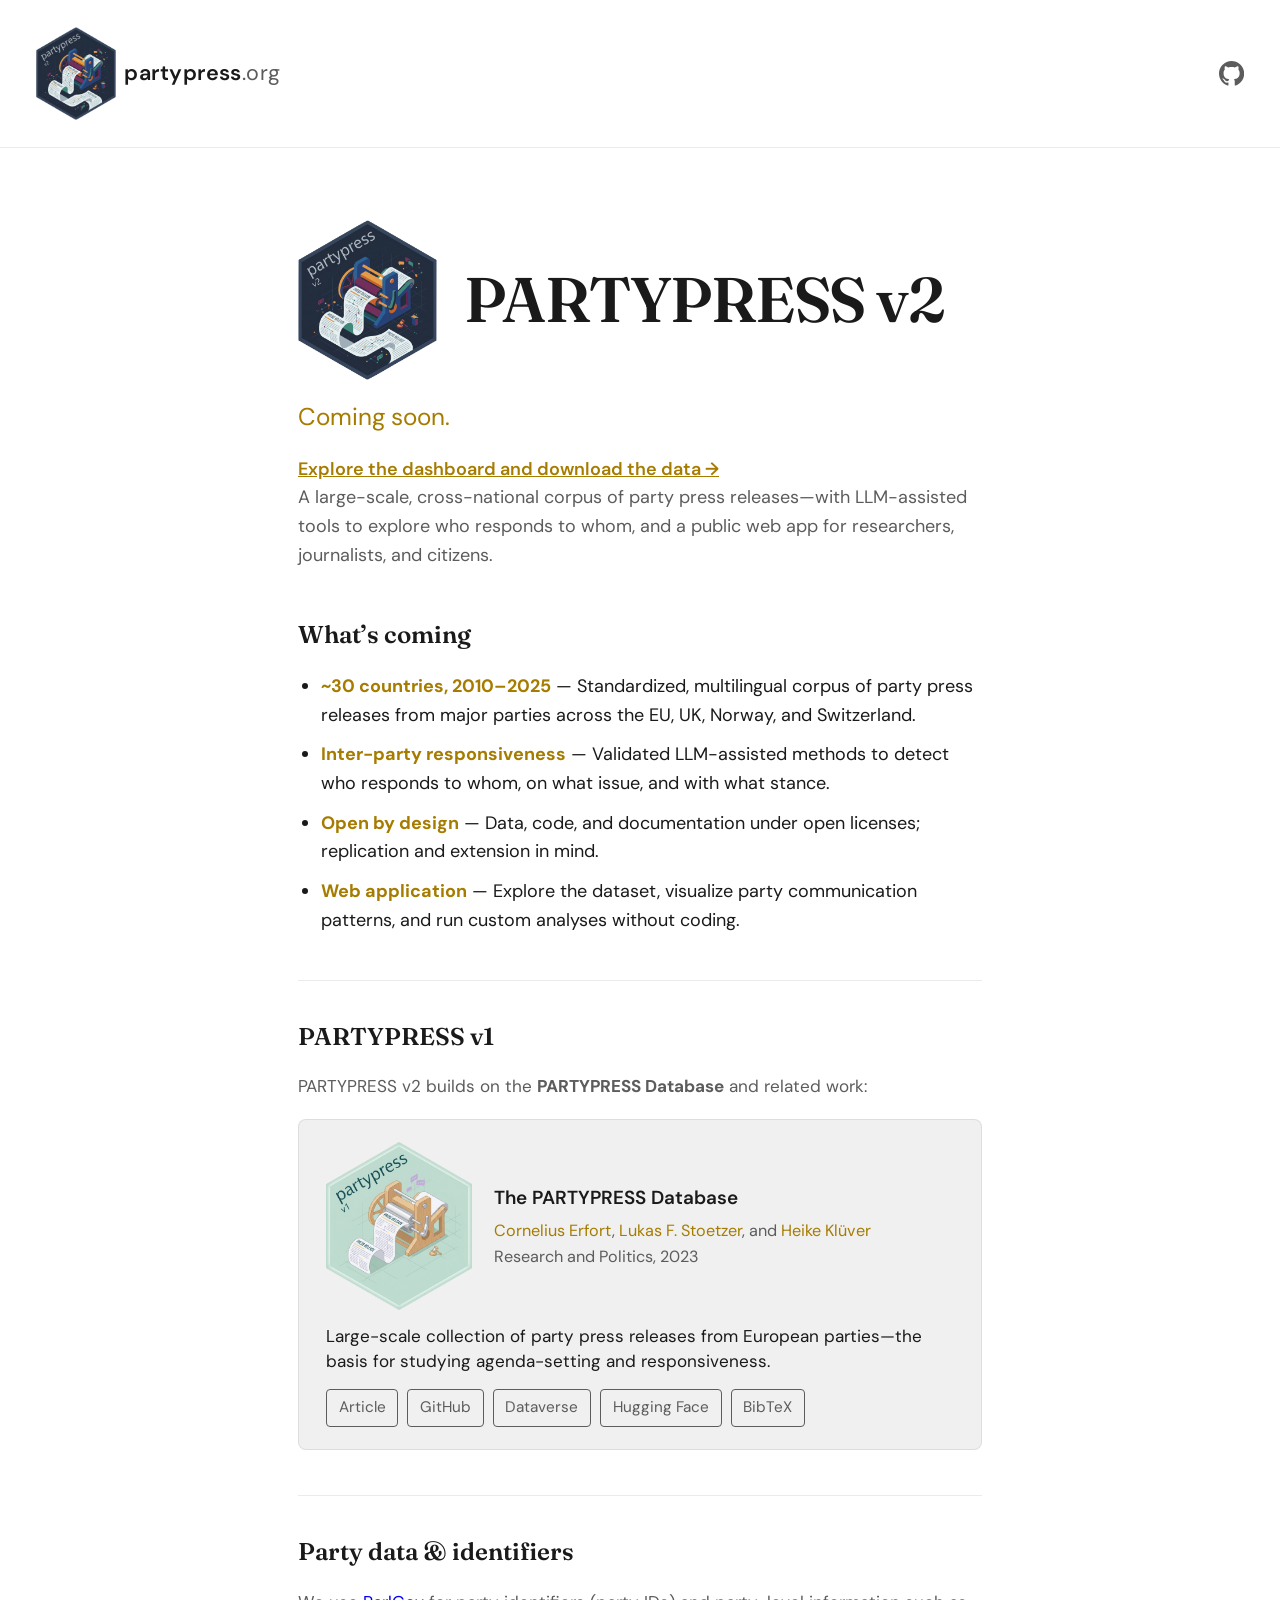
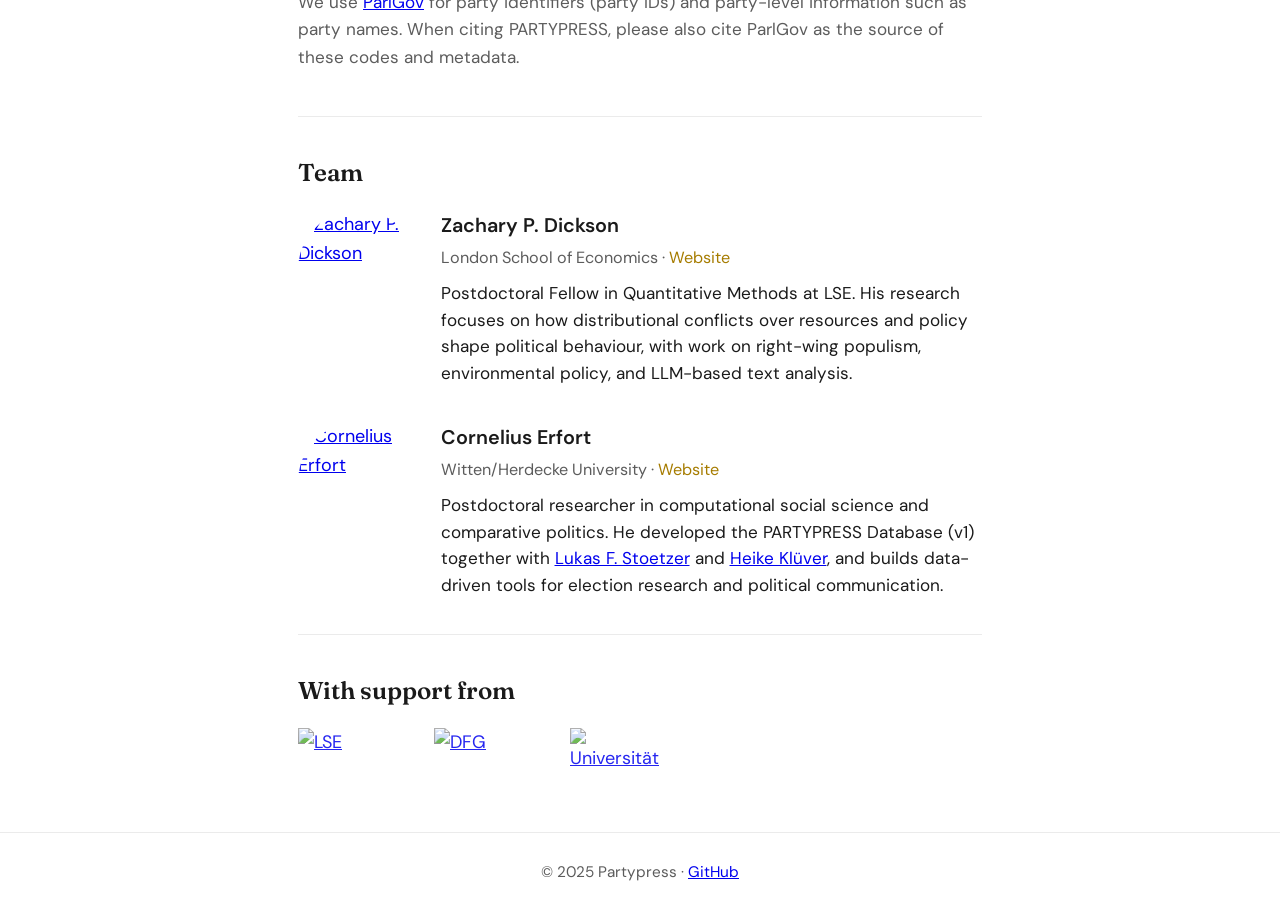
==== index.html @ e68ff7e6 "add data dashboard - v1.1 data -- link it from homepage" ====
<!DOCTYPE html>
<html lang="en">
<head>
  <meta charset="UTF-8">
  <meta name="viewport" content="width=device-width, initial-scale=1">
  <title>PARTYPRESS v2 – coming soon</title>
  <link rel="preconnect" href="https://fonts.googleapis.com">
  <link rel="preconnect" href="https://fonts.gstatic.com" crossorigin>
  <link href="https://fonts.googleapis.com/css2?family=DM+Sans:ital,opsz,wght@0,9..40,400;0,9..40,600;1,9..40,400&family=Fraunces:opsz,wght@9..144,600&display=swap" rel="stylesheet">
  <link rel="icon" type="image/png" sizes="32x32" href="assets/favicon-32x32.png">
  <link rel="icon" type="image/png" sizes="16x16" href="assets/favicon-16x16.png">
  <link rel="apple-touch-icon" sizes="180x180" href="assets/favicon-180x180.png">
  <link rel="manifest" href="assets/site.webmanifest">
  <link rel="stylesheet" href="styles.css">
</head>
<body>
  <header class="site-header">
    <a href="/" class="logo">
      <span class="logo-img-frame" aria-hidden="true">
        <img src="img/partypress.png" alt="" class="logo-img" decoding="async">
      </span>
      <span>partypress<span class="tld">.org</span></span>
    </a>
    <a href="https://github.com/partypress-org" class="header-github" target="_blank" rel="noopener" aria-label="GitHub">
      <svg xmlns="http://www.w3.org/2000/svg" viewBox="0 0 24 24" width="22" height="22" aria-hidden="true" focusable="false"><path fill="currentColor" d="M12 0c-6.626 0-12 5.373-12 12 0 5.302 3.438 9.8 8.207 11.387.599.111.793-.261.793-.577v-2.234c-3.338.726-4.033-1.416-4.033-1.416-.546-1.387-1.333-1.756-1.333-1.756-1.089-.745.083-.729.083-.729 1.205.084 1.839 1.237 1.839 1.237 1.07 1.834 2.807 1.304 3.492.997.107-.775.418-1.305.762-1.604-2.665-.305-5.467-1.334-5.467-5.931 0-1.311.469-2.381 1.236-3.221-.124-.303-.535-1.524.117-3.176 0 0 1.008-.322 3.301 1.23.957-.266 1.983-.399 3.003-.404 1.02.005 2.047.138 3.006.404 2.291-1.552 3.297-1.23 3.297-1.23.653 1.653.242 2.874.118 3.176.77.84 1.235 1.911 1.235 3.221 0 4.609-2.807 5.624-5.479 5.921.43.372.823 1.102.823 2.222v3.293c0 .319.192.694.801.576 4.765-1.589 8.199-6.086 8.199-11.386 0-6.627-5.373-12-12-12z"/></svg>
    </a>
  </header>

  <main>
    <section class="hero">
      <div class="hero-title-row">
        <p class="hero-brand">
          <span class="hero-logo-frame">
            <img src="img/partypress.png" alt="PARTYPRESS" class="hero-logo" decoding="async">
          </span>
        </p>
        <h1>PARTYPRESS v2</h1>
      </div>
      <p class="tagline">Coming soon.</p>
      <p class="sub"><a href="dashboard/" style="color: var(--accent); font-weight: 600;">Explore the dashboard and download the data &rarr;</a></p>
      <p class="sub">A large-scale, cross-national corpus of party press releases—with LLM-assisted tools to explore who responds to whom, and a public web app for researchers, journalists, and citizens.</p>
    </section>

    <section class="coming">
      <h2>What’s coming</h2>
      <ul>
        <li><strong>~30 countries, 2010–2025</strong> — Standardized, multilingual corpus of party press releases from major parties across the EU, UK, Norway, and Switzerland.</li>
        <li><strong>Inter-party responsiveness</strong> — Validated LLM-assisted methods to detect who responds to whom, on what issue, and with what stance.</li>
        <li><strong>Open by design</strong> — Data, code, and documentation under open licenses; replication and extension in mind.</li>
        <li><strong>Web application</strong> — Explore the dataset, visualize party communication patterns, and run custom analyses without coding.</li>
      </ul>
    </section>

    <section class="foundation">
      <h2>PARTYPRESS v1</h2>
      <p class="foundation-intro">PARTYPRESS v2 builds on the <strong>PARTYPRESS Database</strong> and related work:</p>
      <div class="paper-card">
        <div class="paper-card-head">
          <p class="foundation-v1-brand">
            <span class="foundation-v1-logo-frame">
              <img src="img/partypress_v1.png" alt="PARTYPRESS Database (v1)" class="foundation-v1-logo" decoding="async">
            </span>
          </p>
          <div class="paper-card-meta">
            <h3 class="paper-title"><a href="https://journals.sagepub.com/doi/10.1177/20531680231183512">The PARTYPRESS Database</a></h3>
            <p class="paper-authors"><a href="https://corneliuserfort.de/">Cornelius Erfort</a>, <a href="http://lukas-stoetzer.org/">Lukas F. Stoetzer</a>, and <a href="http://heike-kluever.com/">Heike Klüver</a></p>
            <p class="paper-venue">Research and Politics, 2023</p>
          </div>
        </div>
        <p class="paper-desc">Large-scale collection of party press releases from European parties—the basis for studying agenda-setting and responsiveness.</p>
        <div class="paper-links">
          <a class="paper-link-btn" href="https://journals.sagepub.com/doi/10.1177/20531680231183512" target="_blank" rel="noopener">Article</a>
          <a class="paper-link-btn" href="https://github.com/cornelius-erfort/partypress" target="_blank" rel="noopener">GitHub</a>
          <a class="paper-link-btn" href="https://doi.org/10.7910/DVN/OINX7Q" target="_blank" rel="noopener">Dataverse</a>
          <a class="paper-link-btn" href="https://huggingface.co/partypress/partypress-multilingual" target="_blank" rel="noopener">Hugging Face</a>
          <div class="bibtex-wrap">
            <button type="button" class="bibtex-toggle" aria-expanded="false" data-bibtex="erfort_stoetzer_kluver_2023">BibTeX</button>
            <div id="bibtex-erfort_stoetzer_kluver_2023" class="bibtex-block" hidden>
              <pre class="bibtex-code">@article{erfort_stoetzer_kluver_2023,
  author = {Erfort, Cornelius and Stoetzer, Lukas F. and Kl{\"u}ver, Heike},
  title = {The {PARTYPRESS} Database},
  journal = {Research and Politics},
  year = {2023},
  volume = {10},
  number = {3},
  doi = {10.1177/20531680231183512},
  url = {https://doi.org/10.1177/20531680231183512}
}</pre>
              <button type="button" class="bibtex-copy">Copy</button>
            </div>
          </div>
        </div>
      </div>
    </section>

    <section class="foundation data-sources">
      <h2>Party data & identifiers</h2>
      <p class="foundation-intro">We use <a href="https://parlgov.org/">ParlGov</a> for party identifiers (party IDs) and party-level information such as party names. When citing PARTYPRESS, please also cite ParlGov as the source of these codes and metadata.</p>
    </section>

    <section class="team">
      <h2>Team</h2>
      <div class="team-grid">
        <div class="team-member">
          <a href="https://z-dickson.github.io/" class="team-photo-link">
            <img src="img/dickson.jpeg" alt="Zachary P. Dickson" class="team-photo" width="120" height="120">
          </a>
          <div class="team-content">
            <div class="team-meta">
              <h3 class="team-name"><a href="https://z-dickson.github.io/">Zachary P. Dickson</a></h3>
              <p class="team-role">London School of Economics · <a href="https://z-dickson.github.io/" class="team-website">Website</a></p>
            </div>
            <p class="team-bio">Postdoctoral Fellow in Quantitative Methods at LSE. His research focuses on how distributional conflicts over resources and policy shape political behaviour, with work on right-wing populism, environmental policy, and LLM-based text analysis.</p>
          </div>
        </div>
        <div class="team-member">
          <a href="https://corneliuserfort.de/" class="team-photo-link">
            <img src="img/erfort.jpeg" alt="Cornelius Erfort" class="team-photo" width="120" height="120">
          </a>
          <div class="team-content">
            <div class="team-meta">
              <h3 class="team-name"><a href="https://corneliuserfort.de/">Cornelius Erfort</a></h3>
              <p class="team-role">Witten/Herdecke University · <a href="https://corneliuserfort.de/" class="team-website">Website</a></p>
            </div>
            <p class="team-bio">Postdoctoral researcher in computational social science and comparative politics. He developed the PARTYPRESS Database (v1) together with <a href="http://lukas-stoetzer.org/">Lukas F. Stoetzer</a> and <a href="http://heike-kluever.com/">Heike Klüver</a>, and builds data-driven tools for election research and political communication.</p>
          </div>
        </div>
      </div>
    </section>

    <section class="supported">
      <h2>With support from</h2>
      <div class="supported-logos">
        <a href="https://www.lse.ac.uk/" class="supported-logo" aria-label="London School of Economics">
          <img src="img/lse.png" alt="LSE" width="120" height="60">
        </a>
        <a href="https://gepris.dfg.de/gepris/projekt/529544178?language=en" class="supported-logo" aria-label="Deutsche Forschungsgemeinschaft"> 
          <img src="img/logo_dfg.gif" alt="DFG" width="120" height="60">
        </a>
        <a href="https://www.uni-wh.de/" class="supported-logo" aria-label="Universität Witten/Herdecke">
          <img src="img/logo_witten.svg" alt="Universität Witten/Herdecke" width="120" height="60">
        </a>
      </div>
    </section>
  </main>

  <footer class="site-footer">
    <p>&copy; 2025 Partypress · <a href="https://github.com/partypress-org" target="_blank" rel="noopener">GitHub</a></p>
  </footer>
  <script src="script.js"></script>
</body>
</html>
---- styles.css ----
/* Partypress draft — minimal, readable (light) */

:root {
  --bg: #ffffff;
  --text: #1a1a1a;
  --muted: #5c5c5c;
  --accent: #a67c00;
  --border: rgba(0, 0, 0, 0.08);
  --card-bg: #f0f0f0;
  --code-bg: #e8e8e8;
  --font-sans: "DM Sans", system-ui, sans-serif;
  --font-display: "Fraunces", Georgia, serif;
}

*,
*::before,
*::after {
  box-sizing: border-box;
}

html {
  font-size: 18px;
  scroll-behavior: smooth;
}

body {
  margin: 0;
  min-height: 100vh;
  font-family: var(--font-sans);
  background: var(--bg);
  color: var(--text);
  line-height: 1.6;
  display: flex;
  flex-direction: column;
}

.site-header {
  display: flex;
  justify-content: space-between;
  align-items: center;
  padding: 1.5rem 2rem;
  border-bottom: 1px solid var(--border);
}

.header-github {
  display: inline-flex;
  align-items: center;
  justify-content: center;
  color: var(--muted);
  text-decoration: none;
  line-height: 0;
}

.header-github svg {
  display: block;
  width: 1.4rem;
  height: 1.4rem;
}

.header-github:hover,
.header-github:focus {
  color: var(--text);
  text-decoration: none;
}

.header-github:focus-visible {
  outline: 2px solid var(--accent);
  outline-offset: 3px;
  border-radius: 4px;
}

/* Header logo link: no underline, looks like text/brand */
.logo {
  font-weight: 600;
  font-size: 1.2rem;
  letter-spacing: 0.02em;
  display: inline-flex;
  align-items: center;
  gap: 0.45rem;
  text-decoration: none;
  color: var(--text);
  min-width: 0;
}
.logo:hover,
.logo:focus {
  text-decoration: none;
  color: var(--text);
}
/* Header: logo ~20% smaller than prior max (116px → ~93px); width fits image */
.logo-img-frame {
  flex-shrink: 0;
  display: flex;
  align-items: center;
  height: clamp(calc(58px * 0.8), calc(20vw * 0.8), calc(116px * 0.8));
  width: fit-content;
  overflow: hidden;
}

.logo-img-frame .logo-img {
  display: block;
  height: clamp(calc(58px * 0.8), calc(20vw * 0.8), calc(116px * 0.8));
  width: auto;
  margin: 0;
  object-fit: contain;
  object-position: left center;
}
.logo .tld {
  color: var(--muted);
  font-weight: 400;
}

/* Stacked logo for content (e.g. hero): logo on top, partypress.org below */
.logo-stacked {
  display: inline-flex;
  flex-direction: column;
  align-items: center;
  gap: 0.5rem;
  text-decoration: none;
  color: var(--text);
  margin: 0 auto;
}
.logo-stacked:hover,
.logo-stacked:focus {
  text-decoration: none;
  color: var(--text);
}
.logo-stacked .logo-stacked-img {
  height: 5rem;
  width: auto;
  max-width: 200px;
  display: block;
}

/* Hero title row: logo flush left, heading vertically centered on logo (pkgdown / dplyr-style) */
.hero-title-row {
  display: flex;
  flex-wrap: wrap;
  align-items: center;
  justify-content: flex-start;
  gap: 1rem 1.5rem;
  margin: 0 0 1rem;
  min-width: 0;
}

.hero-brand {
  margin: 0;
  display: flex;
  align-items: center;
  flex: 0 0 auto;
  min-width: 0;
  max-width: 100%;
}

.hero-logo-frame {
  display: flex;
  align-items: center;
  flex-shrink: 0;
  width: fit-content;
  max-width: 100%;
  height: clamp(88px, 22vw, 160px);
  overflow: hidden;
  line-height: 0;
}

.hero-logo-frame .hero-logo {
  display: block;
  height: clamp(88px, 22vw, 160px);
  width: auto;
  max-height: 100%;
  margin: 0;
  object-fit: contain;
  object-position: left center;
}

.foundation-v1-brand {
  margin: 0;
  min-width: 0;
  max-width: 100%;
  flex: 0 0 auto;
  width: fit-content;
}

.foundation-v1-logo-frame {
  display: flex;
  align-items: center;
  flex-shrink: 0;
  width: fit-content;
  max-width: 100%;
  height: 168px;
  overflow: hidden;
  line-height: 0;
}

.foundation-v1-logo-frame .foundation-v1-logo {
  display: block;
  height: 168px;
  width: auto;
  max-height: 100%;
  margin: 0;
  object-fit: contain;
  object-position: left center;
}

main {
  flex: 1;
  max-width: 42rem;
  margin: 0 auto;
  padding: 4rem 2rem 3rem;
  width: 100%;
}

.hero-title-row h1 {
  font-family: var(--font-display);
  font-size: clamp(1.65rem, 5vw, 3.5rem);
  font-weight: 600;
  margin: 0;
  letter-spacing: -0.02em;
  color: var(--text);
  line-height: 1.1;
  flex: 1 1 auto;
  min-width: 0;
  align-self: center;
}

@media (min-width: 480px) {
  .hero-title-row h1 {
    white-space: nowrap;
  }
}

.tagline {
  font-size: 1.35rem;
  color: var(--accent);
  margin: 0 0 1rem;
  font-weight: 400;
}

.sub {
  color: var(--muted);
  margin: 0;
  font-size: 1rem;
}

h2 {
  font-family: var(--font-display);
  font-size: 1.35rem;
  font-weight: 600;
  margin: 0 0 1rem;
  color: var(--text);
}

.coming {
  margin-top: 2.5rem;
}

.coming ul {
  margin: 0;
  padding-left: 1.25rem;
}

.coming li {
  margin-bottom: 0.6rem;
}

.coming li strong {
  color: var(--accent);
}

.foundation {
  margin-top: 2.5rem;
  padding-top: 2rem;
  border-top: 1px solid var(--border);
}

.foundation-intro {
  margin: 0 0 1rem;
  color: var(--muted);
  font-size: 0.95rem;
}

.paper-card {
  background: var(--card-bg);
  border: 1px solid var(--border);
  border-radius: 8px;
  padding: 1.25rem 1.5rem;
  margin-top: 1rem;
}

.paper-card-head {
  display: flex;
  flex-direction: row;
  align-items: center;
  gap: 1rem 1.25rem;
  margin-bottom: 0.75rem;
  min-width: 0;
  overflow: hidden;
}

.paper-card-head .foundation-v1-brand {
  flex: 0 0 auto;
  align-self: center;
}

.paper-card-meta {
  flex: 1 1 auto;
  min-width: 0;
}

.paper-card > .paper-desc {
  margin-top: 0;
}

.paper-title {
  font-size: 1.05rem;
  font-weight: 600;
  margin: 0 0 0.25rem;
}

.paper-title a {
  color: var(--text);
  text-decoration: none;
}

.paper-title a:hover {
  color: var(--accent);
  text-decoration: underline;
}

.paper-authors,
.paper-venue {
  margin: 0;
  font-size: 0.9rem;
  color: var(--muted);
}

.paper-authors a {
  color: var(--accent);
  text-decoration: none;
}

.paper-authors a:hover {
  text-decoration: underline;
}

.paper-desc {
  margin: 0.75rem 0 0;
  font-size: 0.95rem;
  line-height: 1.5;
}

.paper-links {
  margin-top: 0.75rem;
  display: flex;
  flex-wrap: wrap;
  align-items: center;
  gap: 0.5rem;
}

.paper-links .bibtex-wrap {
  display: flex;
  flex-direction: column;
  align-items: flex-start;
  align-self: center;
  gap: 0.5rem;
  margin: 0;
  padding: 0;
}

/* When BibTeX is open, use full row for the code block */
.paper-links:has(.bibtex-block:not([hidden])) .bibtex-wrap {
  flex-basis: 100%;
  width: 100%;
  align-self: stretch;
}

.paper-link-btn,
.bibtex-toggle {
  display: inline-flex;
  align-items: center;
  justify-content: center;
  box-sizing: border-box;
  line-height: 1.2;
  min-height: 2.125rem;
  padding: 0.35rem 0.65rem;
  border-radius: 4px;
  font-size: 0.85rem;
  font-family: inherit;
  cursor: pointer;
  text-decoration: none;
  background: transparent;
  border: 1px solid var(--muted);
  color: var(--muted);
  margin: 0;
  vertical-align: middle;
  transition: border-color 0.2s, color 0.2s;
}

.bibtex-toggle {
  -webkit-appearance: none;
  appearance: none;
}

.paper-link-btn:hover,
.bibtex-toggle:hover {
  border-color: var(--accent);
  color: var(--accent);
}

.paper-links .bibtex-wrap .bibtex-block {
  margin-top: 0;
}

.bibtex-block {
  margin-top: 0.5rem;
  position: relative;
}

.bibtex-block[hidden] {
  display: none;
}

.bibtex-code {
  margin: 0;
  padding: 0.75rem;
  background: var(--code-bg);
  border-radius: 4px;
  font-size: 0.8rem;
  font-family: ui-monospace, monospace;
  white-space: pre-wrap;
  word-break: break-all;
  color: var(--text);
}

.bibtex-copy {
  position: absolute;
  top: 0.5rem;
  right: 0.5rem;
  background: var(--accent);
  color: #fff;
  border: none;
  padding: 0.25rem 0.5rem;
  border-radius: 4px;
  font-size: 0.8rem;
  cursor: pointer;
  font-family: inherit;
}

.bibtex-copy:hover {
  opacity: 0.9;
}

.team {
  margin-top: 2.5rem;
  padding-top: 2rem;
  border-top: 1px solid var(--border);
}

.team-grid {
  display: flex;
  flex-direction: column;
  gap: 2rem;
}

.team-member {
  display: flex;
  gap: 1.25rem;
  align-items: flex-start;
}

.team-photo-link {
  flex-shrink: 0;
}

.team-photo {
  width: 120px;
  height: 120px;
  object-fit: cover;
  border-radius: 50%;
  display: block;
}

.team-content {
  min-width: 0;
}

@media (max-width: 520px) {
  .team-member {
    display: grid;
    grid-template-columns: auto 1fr;
    grid-template-rows: auto auto;
    gap: 0 1.25rem;
  }

  .team-photo-link {
    grid-column: 1;
    grid-row: 1;
  }

  .team-photo {
    width: 80px;
    height: 80px;
  }

  .team-content {
    grid-column: 1 / -1;
    grid-row: 1 / -1;
    display: grid;
    grid-template-columns: subgrid;
    grid-template-rows: auto auto;
    gap: 0.5rem 0;
  }

  .team-meta {
    grid-column: 2;
    grid-row: 1;
  }

  .team-bio {
    grid-column: 1 / -1;
    grid-row: 2;
    margin: 0;
  }
}

.team-name {
  font-size: 1.1rem;
  font-weight: 600;
  margin: 0 0 0.2rem;
}

.team-name a {
  color: var(--text);
  text-decoration: none;
}

.team-name a:hover {
  color: var(--accent);
  text-decoration: underline;
}

.team-meta {
  margin-bottom: 0;
}

.team-role {
  margin: 0 0 0.5rem;
  font-size: 0.9rem;
  color: var(--muted);
}

.team-website {
  color: var(--accent);
  text-decoration: none;
}

.team-website:hover {
  text-decoration: underline;
}

.team-bio {
  margin: 0;
  font-size: 0.95rem;
  line-height: 1.55;
}

.supported {
  margin-top: 2rem;
  padding-top: 2rem;
  border-top: 1px solid var(--border);
}

.supported-logos {
  display: flex;
  flex-wrap: nowrap;
  align-items: center;
  gap: 2rem;
}

.supported-logo {
  display: block;
  flex-shrink: 0;
  width: 100px;
}

.supported-logo img {
  display: block;
  width: 100%;
  height: auto;
  max-height: 50px;
  object-fit: contain;
  opacity: 0.85;
}

.supported-logo:hover img {
  opacity: 1;
}

@media (max-width: 400px) {
  .supported-logos {
    gap: 1rem;
  }

  .supported-logo {
    width: 72px;
  }

  .supported-logo img {
    max-height: 44px;
  }
}

.site-footer {
  padding: 1.5rem 2rem;
  border-top: 1px solid var(--border);
  text-align: center;
}

.site-footer p {
  margin: 0;
  font-size: 0.85rem;
  color: var(--muted);
}
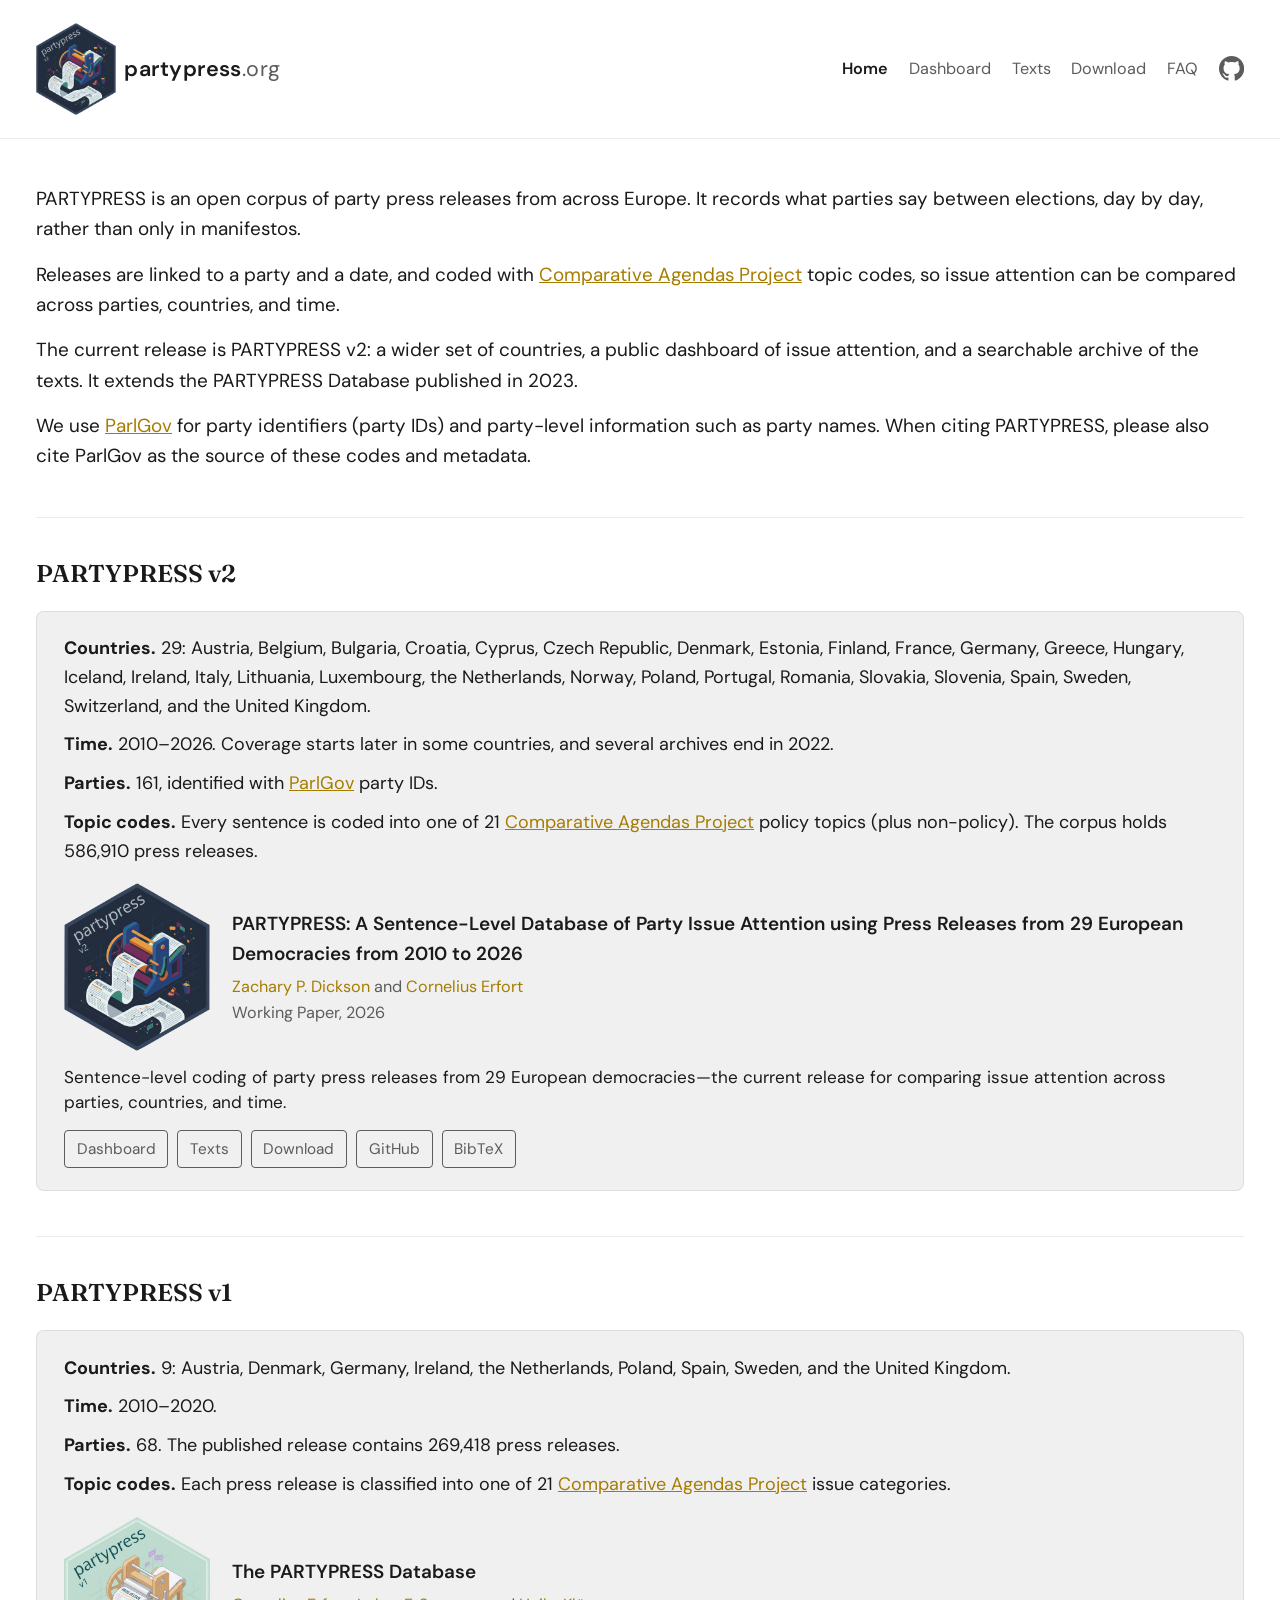
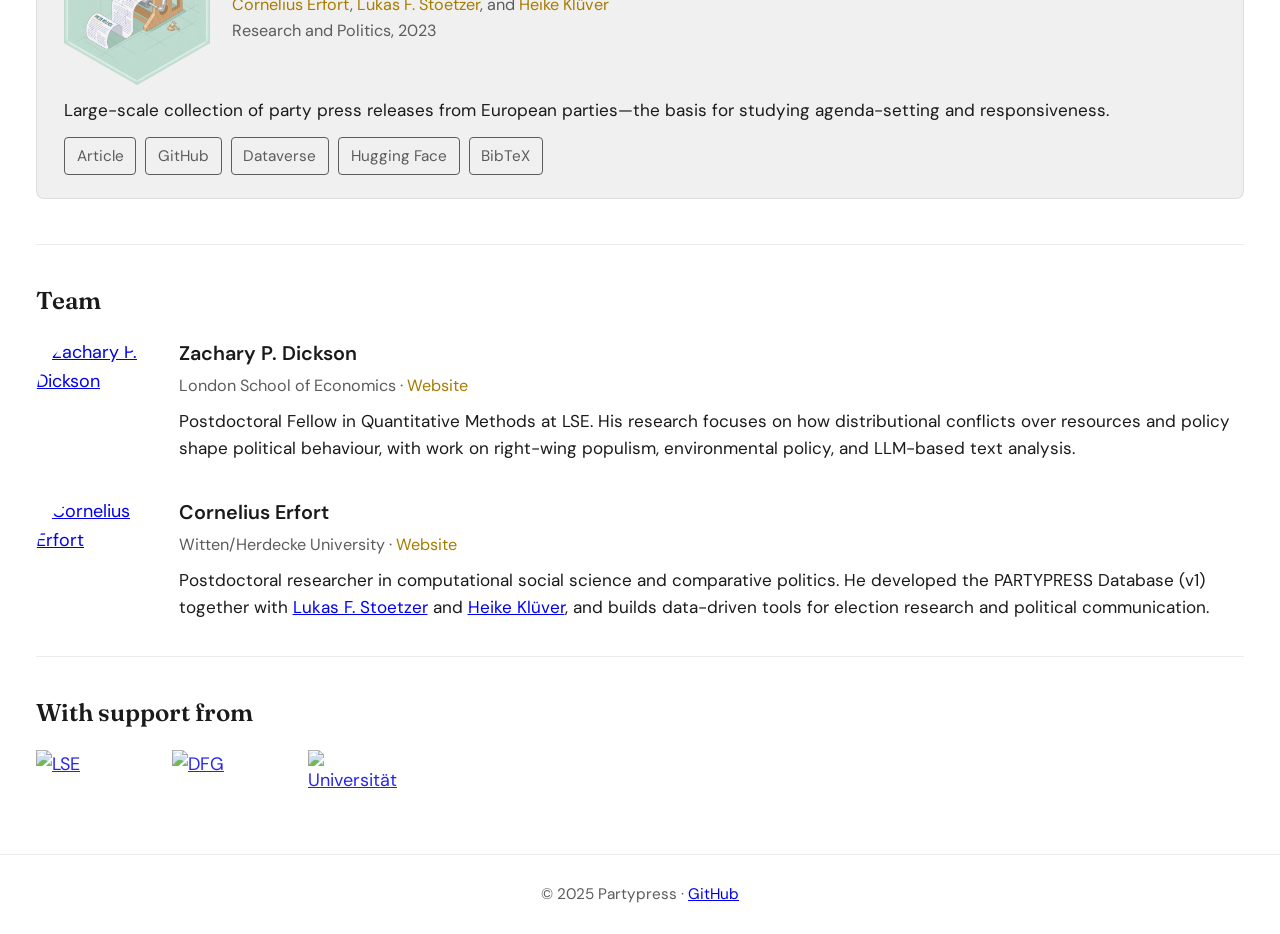
==== commit 004cc91e: "Publish the current site, including the v2 working paper. Add the Dickson and Erfort citation on the" ====
--- a/index.html
+++ b/index.html
@@ -3,7 +3,7 @@
 <head>
   <meta charset="UTF-8">
   <meta name="viewport" content="width=device-width, initial-scale=1">
-  <title>PARTYPRESS v2 – coming soon</title>
+  <title>PARTYPRESS</title>
   <link rel="preconnect" href="https://fonts.googleapis.com">
   <link rel="preconnect" href="https://fonts.gstatic.com" crossorigin>
   <link href="https://fonts.googleapis.com/css2?family=DM+Sans:ital,opsz,wght@0,9..40,400;0,9..40,600;1,9..40,400&family=Fraunces:opsz,wght@9..144,600&display=swap" rel="stylesheet">
@@ -21,40 +21,78 @@
       </span>
       <span>partypress<span class="tld">.org</span></span>
     </a>
-    <a href="https://github.com/partypress-org" class="header-github" target="_blank" rel="noopener" aria-label="GitHub">
-      <svg xmlns="http://www.w3.org/2000/svg" viewBox="0 0 24 24" width="22" height="22" aria-hidden="true" focusable="false"><path fill="currentColor" d="M12 0c-6.626 0-12 5.373-12 12 0 5.302 3.438 9.8 8.207 11.387.599.111.793-.261.793-.577v-2.234c-3.338.726-4.033-1.416-4.033-1.416-.546-1.387-1.333-1.756-1.333-1.756-1.089-.745.083-.729.083-.729 1.205.084 1.839 1.237 1.839 1.237 1.07 1.834 2.807 1.304 3.492.997.107-.775.418-1.305.762-1.604-2.665-.305-5.467-1.334-5.467-5.931 0-1.311.469-2.381 1.236-3.221-.124-.303-.535-1.524.117-3.176 0 0 1.008-.322 3.301 1.23.957-.266 1.983-.399 3.003-.404 1.02.005 2.047.138 3.006.404 2.291-1.552 3.297-1.23 3.297-1.23.653 1.653.242 2.874.118 3.176.77.84 1.235 1.911 1.235 3.221 0 4.609-2.807 5.624-5.479 5.921.43.372.823 1.102.823 2.222v3.293c0 .319.192.694.801.576 4.765-1.589 8.199-6.086 8.199-11.386 0-6.627-5.373-12-12-12z"/></svg>
-    </a>
+    <nav class="header-nav" aria-label="Main">
+      <a href="/" aria-current="page">Home</a>
+      <a href="/dashboard/">Dashboard</a>
+      <a href="/search/">Texts</a>
+      <a href="/download/">Download</a>
+      <a href="/faq/">FAQ</a>
+      <a href="https://github.com/partypress-org" class="header-github" target="_blank" rel="noopener" aria-label="GitHub">
+        <svg xmlns="http://www.w3.org/2000/svg" viewBox="0 0 24 24" width="22" height="22" aria-hidden="true" focusable="false"><path fill="currentColor" d="M12 0c-6.626 0-12 5.373-12 12 0 5.302 3.438 9.8 8.207 11.387.599.111.793-.261.793-.577v-2.234c-3.338.726-4.033-1.416-4.033-1.416-.546-1.387-1.333-1.756-1.333-1.756-1.089-.745.083-.729.083-.729 1.205.084 1.839 1.237 1.839 1.237 1.07 1.834 2.807 1.304 3.492.997.107-.775.418-1.305.762-1.604-2.665-.305-5.467-1.334-5.467-5.931 0-1.311.469-2.381 1.236-3.221-.124-.303-.535-1.524.117-3.176 0 0 1.008-.322 3.301 1.23.957-.266 1.983-.399 3.003-.404 1.02.005 2.047.138 3.006.404 2.291-1.552 3.297-1.23 3.297-1.23.653 1.653.242 2.874.118 3.176.77.84 1.235 1.911 1.235 3.221 0 4.609-2.807 5.624-5.479 5.921.43.372.823 1.102.823 2.222v3.293c0 .319.192.694.801.576 4.765-1.589 8.199-6.086 8.199-11.386 0-6.627-5.373-12-12-12z"/></svg>
+      </a>
+    </nav>
   </header>
 
   <main>
-    <section class="hero">
-      <div class="hero-title-row">
-        <p class="hero-brand">
-          <span class="hero-logo-frame">
-            <img src="img/partypress.png" alt="PARTYPRESS" class="hero-logo" decoding="async">
-          </span>
-        </p>
-        <h1>PARTYPRESS v2</h1>
-      </div>
-      <p class="tagline">Coming soon.</p>
-      <p class="sub"><a href="dashboard/" style="color: var(--accent); font-weight: 600;">Explore the dashboard and download the data &rarr;</a></p>
-      <p class="sub">A large-scale, cross-national corpus of party press releases—with LLM-assisted tools to explore who responds to whom, and a public web app for researchers, journalists, and citizens.</p>
+    <section class="intro">
+      <p>PARTYPRESS is an open corpus of party press releases from across Europe. It records what parties say between elections, day by day, rather than only in manifestos.</p>
+      <p>Releases are linked to a party and a date, and coded with <a href="https://www.comparativeagendas.net/" target="_blank" rel="noopener">Comparative Agendas Project</a> topic codes, so issue attention can be compared across parties, countries, and time.</p>
+      <p>The current release is PARTYPRESS v2: a wider set of countries, a public dashboard of issue attention, and a searchable archive of the texts. It extends the PARTYPRESS Database published in 2023.</p>
+      <p>We use <a href="https://parlgov.org/">ParlGov</a> for party identifiers (party IDs) and party-level information such as party names. When citing PARTYPRESS, please also cite ParlGov as the source of these codes and metadata.</p>
     </section>
 
-    <section class="coming">
-      <h2>What’s coming</h2>
-      <ul>
-        <li><strong>~30 countries, 2010–2025</strong> — Standardized, multilingual corpus of party press releases from major parties across the EU, UK, Norway, and Switzerland.</li>
-        <li><strong>Inter-party responsiveness</strong> — Validated LLM-assisted methods to detect who responds to whom, on what issue, and with what stance.</li>
-        <li><strong>Open by design</strong> — Data, code, and documentation under open licenses; replication and extension in mind.</li>
-        <li><strong>Web application</strong> — Explore the dataset, visualize party communication patterns, and run custom analyses without coding.</li>
-      </ul>
+    <section class="foundation">
+      <h2>PARTYPRESS v2</h2>
+      <div class="paper-card">
+        <ul class="facts">
+          <li><strong>Countries.</strong> 29: Austria, Belgium, Bulgaria, Croatia, Cyprus, Czech Republic, Denmark, Estonia, Finland, France, Germany, Greece, Hungary, Iceland, Ireland, Italy, Lithuania, Luxembourg, the Netherlands, Norway, Poland, Portugal, Romania, Slovakia, Slovenia, Spain, Sweden, Switzerland, and the United Kingdom.</li>
+          <li><strong>Time.</strong> 2010–2026. Coverage starts later in some countries, and several archives end in 2022.</li>
+          <li><strong>Parties.</strong> 161, identified with <a href="https://parlgov.org/">ParlGov</a> party IDs.</li>
+          <li><strong>Topic codes.</strong> Every sentence is coded into one of 21 <a href="https://www.comparativeagendas.net/" target="_blank" rel="noopener">Comparative Agendas Project</a> policy topics (plus non-policy). The corpus holds 586,910 press releases.</li>
+        </ul>
+        <div class="paper-card-head">
+          <p class="foundation-v1-brand">
+            <span class="foundation-v1-logo-frame">
+              <img src="img/partypress.png" alt="PARTYPRESS v2" class="foundation-v1-logo" decoding="async">
+            </span>
+          </p>
+          <div class="paper-card-meta">
+            <h3 class="paper-title">PARTYPRESS: A Sentence-Level Database of Party Issue Attention using Press Releases from 29 European Democracies from 2010 to 2026</h3>
+            <p class="paper-authors"><a href="https://z-dickson.github.io/">Zachary P. Dickson</a> and <a href="https://corneliuserfort.de/">Cornelius Erfort</a></p>
+            <p class="paper-venue">Working Paper, 2026</p>
+          </div>
+        </div>
+        <p class="paper-desc">Sentence-level coding of party press releases from 29 European democracies—the current release for comparing issue attention across parties, countries, and time.</p>
+        <div class="paper-links">
+          <a class="paper-link-btn" href="/dashboard/">Dashboard</a>
+          <a class="paper-link-btn" href="/search/">Texts</a>
+          <a class="paper-link-btn" href="/download/">Download</a>
+          <a class="paper-link-btn" href="https://github.com/partypress-org" target="_blank" rel="noopener">GitHub</a>
+          <div class="bibtex-wrap">
+            <button type="button" class="bibtex-toggle" aria-expanded="false" data-bibtex="dickson_erfort_2026">BibTeX</button>
+            <div id="bibtex-dickson_erfort_2026" class="bibtex-block" hidden>
+              <pre class="bibtex-code">@unpublished{dickson_erfort_2026,
+  author = {Dickson, Zachary P. and Erfort, Cornelius},
+  title = {{PARTYPRESS}: A Sentence-Level Database of Party Issue Attention using Press Releases from 29 {European} Democracies from 2010 to 2026},
+  year = {2026},
+  note = {Working paper}
+}</pre>
+              <button type="button" class="bibtex-copy">Copy</button>
+            </div>
+          </div>
+        </div>
+      </div>
     </section>
 
     <section class="foundation">
       <h2>PARTYPRESS v1</h2>
-      <p class="foundation-intro">PARTYPRESS v2 builds on the <strong>PARTYPRESS Database</strong> and related work:</p>
       <div class="paper-card">
+        <ul class="facts">
+          <li><strong>Countries.</strong> 9: Austria, Denmark, Germany, Ireland, the Netherlands, Poland, Spain, Sweden, and the United Kingdom.</li>
+          <li><strong>Time.</strong> 2010–2020.</li>
+          <li><strong>Parties.</strong> 68. The published release contains 269,418 press releases.</li>
+          <li><strong>Topic codes.</strong> Each press release is classified into one of 21 <a href="https://www.comparativeagendas.net/" target="_blank" rel="noopener">Comparative Agendas Project</a> issue categories.</li>
+        </ul>
         <div class="paper-card-head">
           <p class="foundation-v1-brand">
             <span class="foundation-v1-logo-frame">
@@ -91,11 +129,6 @@
           </div>
         </div>
       </div>
-    </section>
-
-    <section class="foundation data-sources">
-      <h2>Party data & identifiers</h2>
-      <p class="foundation-intro">We use <a href="https://parlgov.org/">ParlGov</a> for party identifiers (party IDs) and party-level information such as party names. When citing PARTYPRESS, please also cite ParlGov as the source of these codes and metadata.</p>
     </section>
 
     <section class="team">
--- a/styles.css
+++ b/styles.css
@@ -38,8 +38,33 @@
   display: flex;
   justify-content: space-between;
   align-items: center;
-  padding: 1.5rem 2rem;
+  flex-wrap: wrap;
+  gap: 0.75rem 1.5rem;
+  padding: 1.25rem 2rem;
   border-bottom: 1px solid var(--border);
+}
+
+.header-nav {
+  display: flex;
+  align-items: center;
+  flex-wrap: wrap;
+  justify-content: flex-end;
+  gap: 0.7rem 1.15rem;
+  font-size: 0.9rem;
+}
+
+.header-nav a:not(.header-github) {
+  color: var(--muted);
+  text-decoration: none;
+}
+
+.header-nav a:not(.header-github):hover,
+.header-nav a[aria-current="page"] {
+  color: var(--text);
+}
+
+.header-nav a[aria-current="page"] {
+  font-weight: 600;
 }
 
 .header-github {
@@ -203,10 +228,19 @@
 
 main {
   flex: 1;
-  max-width: 42rem;
+  max-width: 72rem;
   margin: 0 auto;
-  padding: 4rem 2rem 3rem;
+  padding: 2.5rem 2rem 3rem;
   width: 100%;
+}
+
+main > h1 {
+  font-family: var(--font-display);
+  font-size: clamp(1.8rem, 4vw, 2.4rem);
+  font-weight: 600;
+  letter-spacing: -0.02em;
+  line-height: 1.15;
+  margin: 0 0 1rem;
 }
 
 .hero-title-row h1 {
@@ -239,6 +273,267 @@
   color: var(--muted);
   margin: 0;
   font-size: 1rem;
+}
+
+.intro p {
+  margin: 0 0 0.85rem;
+  font-size: 1.05rem;
+}
+
+.intro p:last-child {
+  margin-bottom: 0;
+}
+
+.facts {
+  margin: 0 0 1.15rem;
+  padding: 0;
+  list-style: none;
+}
+
+.facts li {
+  margin: 0 0 0.55rem;
+}
+
+.version-logo {
+  margin: 0 0 1rem;
+}
+
+.version-logo img {
+  display: block;
+  height: 168px;
+  width: auto;
+}
+
+.section-intro {
+  color: var(--muted);
+  font-size: 0.95rem;
+  margin: -0.25rem 0 1.25rem;
+  max-width: 48rem;
+}
+
+.h3 {
+  font-size: 1rem;
+  font-weight: 600;
+  margin: 1.75rem 0 0.6rem;
+}
+
+.fine {
+  font-size: 0.85rem;
+  color: var(--muted);
+  max-width: 48rem;
+}
+
+.fine a {
+  color: var(--accent);
+}
+
+.dv-pending {
+  margin: 0.6rem 0 0;
+  font-size: 0.85rem;
+  color: var(--accent);
+}
+
+.dl-grid {
+  display: grid;
+  grid-template-columns: repeat(auto-fit, minmax(16rem, 1fr));
+  gap: 1rem;
+}
+
+.dl-card {
+  background: var(--card-bg);
+  border: 1px solid var(--border);
+  border-radius: 8px;
+  padding: 1.1rem 1.25rem;
+  display: flex;
+  flex-direction: column;
+  align-items: flex-start;
+}
+
+.dl-card h3 {
+  font-size: 1rem;
+  margin: 0 0 0.4rem;
+}
+
+.dl-card p {
+  font-size: 0.88rem;
+  margin: 0 0 0.6rem;
+  line-height: 1.5;
+}
+
+.dl-card .dl-files {
+  color: var(--muted);
+  font-size: 0.78rem;
+  margin-top: auto;
+}
+
+.dl-card code {
+  background: var(--code-bg);
+  padding: 0.05rem 0.3rem;
+  border-radius: 3px;
+}
+
+.btn-small {
+  font: inherit;
+  font-size: 0.8rem;
+  padding: 0.3rem 0.65rem;
+  border: 1px solid var(--muted);
+  border-radius: 4px;
+  background: transparent;
+  color: var(--muted);
+  cursor: pointer;
+  text-decoration: none;
+  display: inline-flex;
+  align-items: center;
+}
+
+.btn-small:hover {
+  border-color: var(--accent);
+  color: var(--accent);
+}
+
+.btn-small[aria-disabled="true"] {
+  opacity: 0.7;
+  pointer-events: none;
+}
+
+.rules {
+  padding-left: 1.2rem;
+  margin: 0;
+  max-width: 48rem;
+  font-size: 0.92rem;
+}
+
+.rules li {
+  margin-bottom: 0.4rem;
+}
+
+.faq-list {
+  display: flex;
+  flex-direction: column;
+  gap: 0.5rem;
+}
+
+.faq-item {
+  border: 1px solid var(--border);
+  border-radius: 8px;
+  overflow: hidden;
+  background: var(--bg);
+}
+
+.faq-item[open] {
+  border-color: var(--accent);
+  box-shadow: 0 0 0 1px var(--accent);
+}
+
+.faq-item summary {
+  font-weight: 600;
+  padding: 0.85rem 1rem;
+  cursor: pointer;
+  list-style: none;
+  display: flex;
+  align-items: center;
+  justify-content: space-between;
+  gap: 0.75rem;
+}
+
+.faq-item summary::-webkit-details-marker,
+.faq-item summary::marker {
+  display: none;
+}
+
+.faq-item summary::after {
+  content: "+";
+  font-size: 1.25rem;
+  font-weight: 400;
+  color: var(--muted);
+  flex-shrink: 0;
+}
+
+.faq-item[open] summary::after {
+  content: "−";
+}
+
+.faq-item summary:hover {
+  background: rgba(166, 124, 0, 0.06);
+}
+
+.faq-answer {
+  padding: 0 1rem 1rem;
+}
+
+.faq-answer p {
+  margin: 0;
+  line-height: 1.55;
+}
+
+.faq-answer p + p {
+  margin-top: 0.75rem;
+}
+
+.faq-answer code,
+.faq-cols code {
+  font-size: 0.9em;
+  padding: 0.1em 0.35em;
+  background: var(--code-bg);
+  border-radius: 4px;
+}
+
+.faq-cols {
+  margin: 0.5rem 0 1rem;
+  padding-left: 1.35rem;
+  line-height: 1.6;
+}
+
+.faq-cols li {
+  margin-bottom: 0.25rem;
+}
+
+.faq-rules {
+  margin: 0.75rem 0 0;
+  padding-left: 1.35rem;
+  line-height: 1.55;
+}
+
+.faq-rules li {
+  margin-bottom: 0.7rem;
+}
+
+.faq-rules li:last-child {
+  margin-bottom: 0;
+}
+
+.faq-rules + p {
+  margin-top: 0.85rem;
+}
+
+.faq-example {
+  margin: 0.5rem 0 1rem;
+  padding: 0.75rem 1rem;
+  font-size: 0.8rem;
+  line-height: 1.4;
+  background: var(--code-bg);
+  border: 1px solid var(--border);
+  border-radius: 6px;
+  overflow-x: auto;
+  white-space: pre;
+}
+
+.faq-waiver {
+  margin: 0.5rem 0 1rem;
+  padding: 0.5rem 0 0.5rem 1rem;
+  border-left: 3px solid var(--accent);
+  font-style: italic;
+}
+
+@media (max-width: 720px) {
+  .site-header {
+    padding: 1rem;
+  }
+
+  .header-nav {
+    gap: 0.4rem 0.6rem;
+    font-size: 0.82rem;
+  }
 }
 
 h2 {
@@ -284,6 +579,20 @@
   border-radius: 8px;
   padding: 1.25rem 1.5rem;
   margin-top: 1rem;
+}
+
+.paper-card .facts {
+  margin-bottom: 0.35rem;
+}
+
+.paper-card .facts + .paper-card-head {
+  margin-top: 1rem;
+}
+
+.paper-card .facts a,
+.intro a,
+.dash-lead a {
+  color: var(--accent);
 }
 
 .paper-card-head {
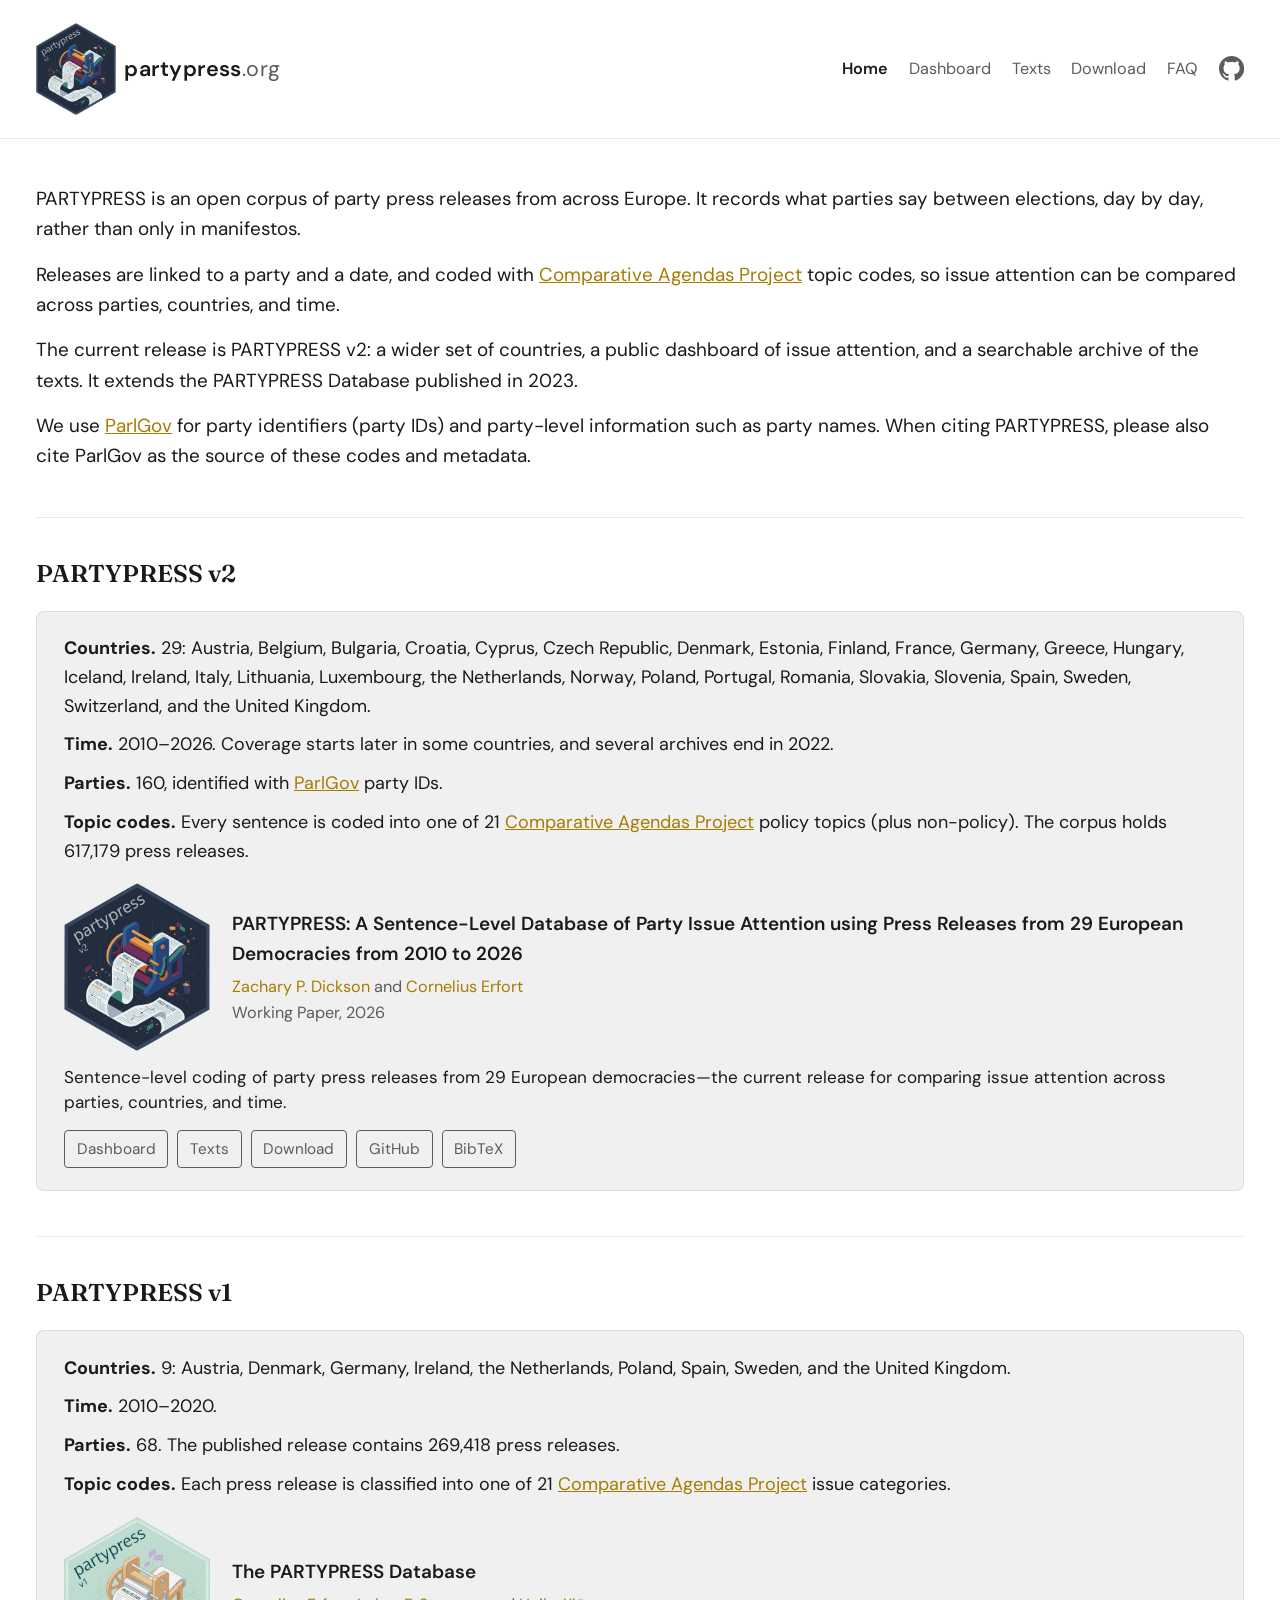
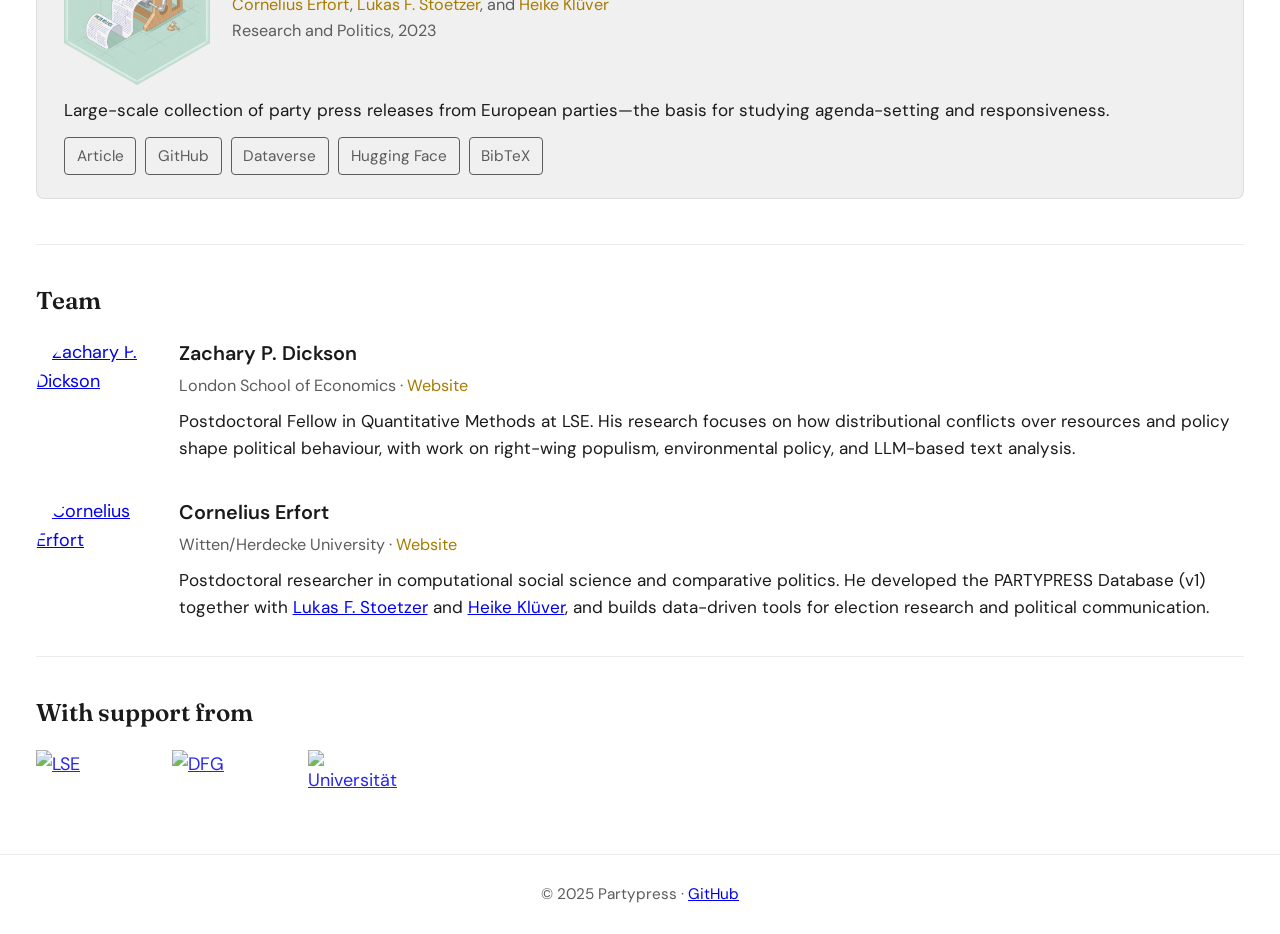
==== commit d7e14e74: "Publish the v2.0 corpus counts and drop the access date. Co-authored-by: Cursor <cursoragent@cursor." ====
--- a/index.html
+++ b/index.html
@@ -47,8 +47,8 @@
         <ul class="facts">
           <li><strong>Countries.</strong> 29: Austria, Belgium, Bulgaria, Croatia, Cyprus, Czech Republic, Denmark, Estonia, Finland, France, Germany, Greece, Hungary, Iceland, Ireland, Italy, Lithuania, Luxembourg, the Netherlands, Norway, Poland, Portugal, Romania, Slovakia, Slovenia, Spain, Sweden, Switzerland, and the United Kingdom.</li>
           <li><strong>Time.</strong> 2010–2026. Coverage starts later in some countries, and several archives end in 2022.</li>
-          <li><strong>Parties.</strong> 161, identified with <a href="https://parlgov.org/">ParlGov</a> party IDs.</li>
-          <li><strong>Topic codes.</strong> Every sentence is coded into one of 21 <a href="https://www.comparativeagendas.net/" target="_blank" rel="noopener">Comparative Agendas Project</a> policy topics (plus non-policy). The corpus holds 586,910 press releases.</li>
+          <li><strong>Parties.</strong> 160, identified with <a href="https://parlgov.org/">ParlGov</a> party IDs.</li>
+          <li><strong>Topic codes.</strong> Every sentence is coded into one of 21 <a href="https://www.comparativeagendas.net/" target="_blank" rel="noopener">Comparative Agendas Project</a> policy topics (plus non-policy). The corpus holds 617,179 press releases.</li>
         </ul>
         <div class="paper-card-head">
           <p class="foundation-v1-brand">
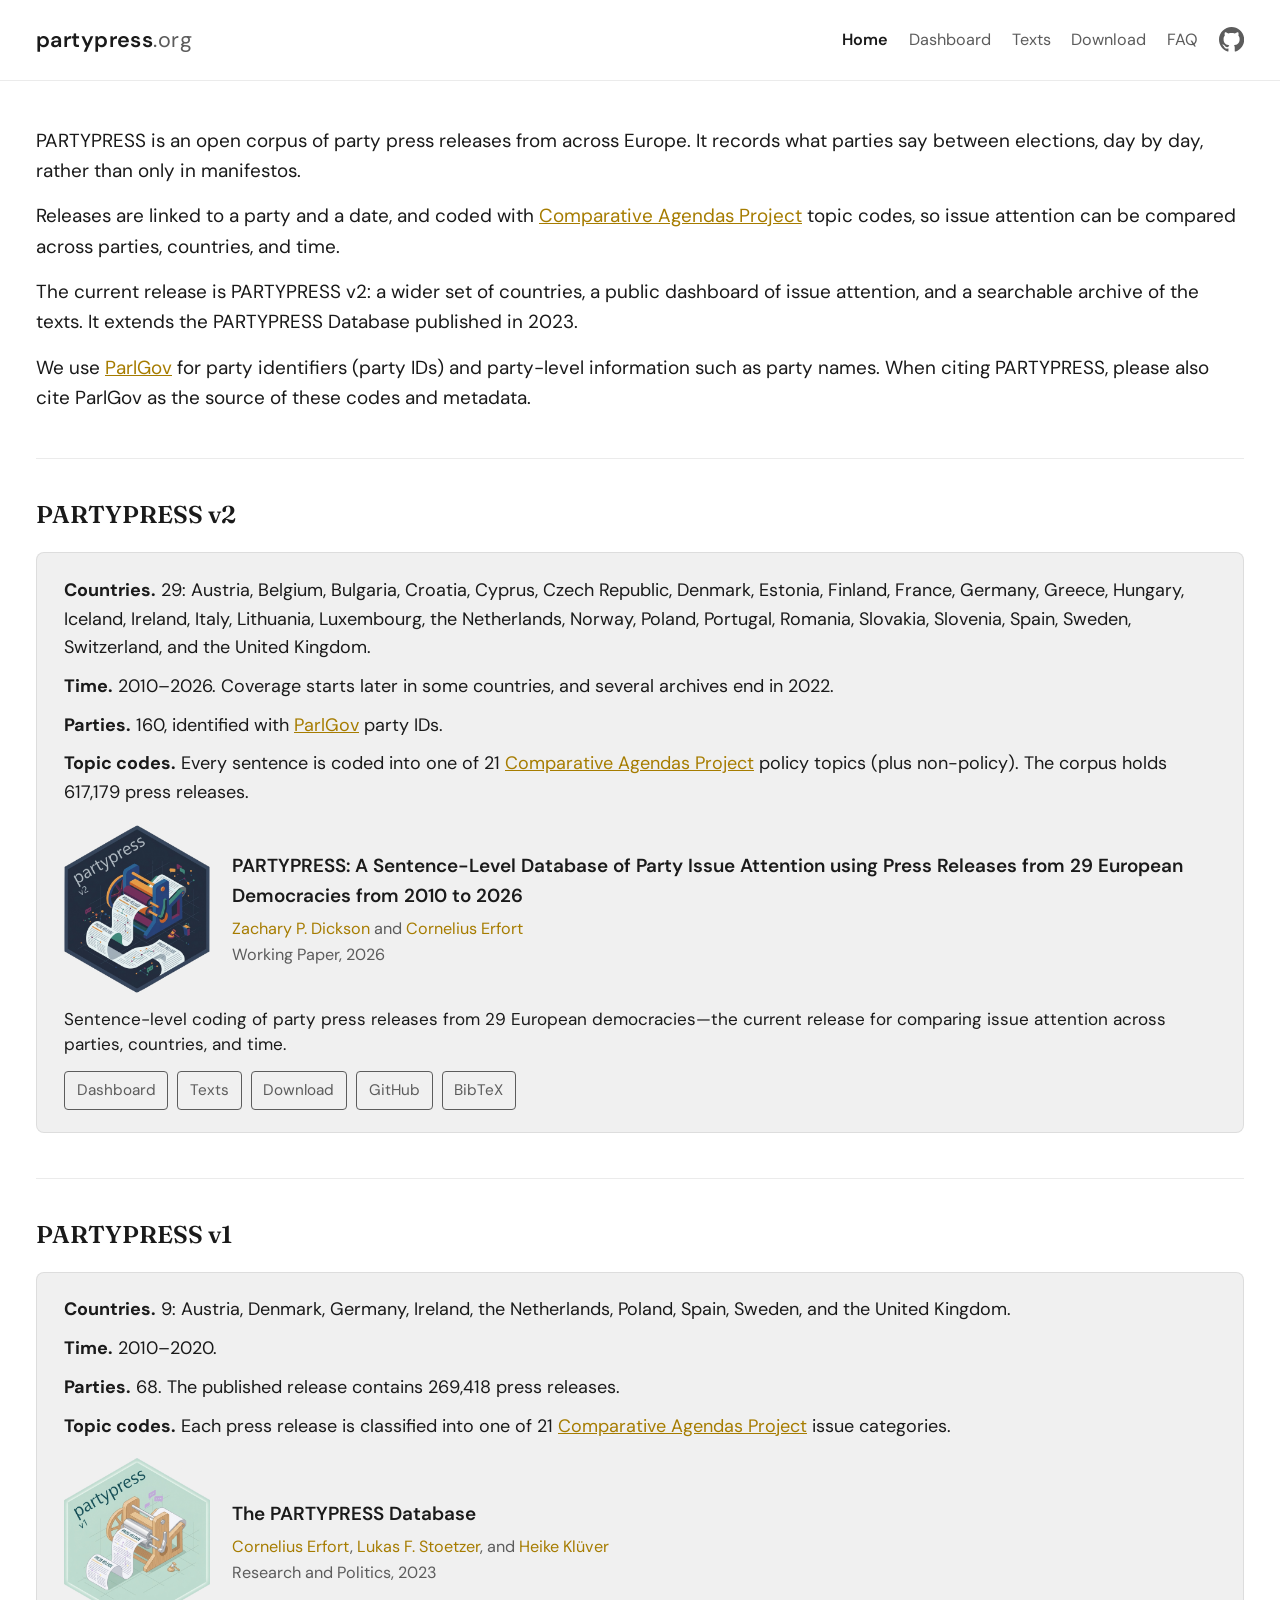
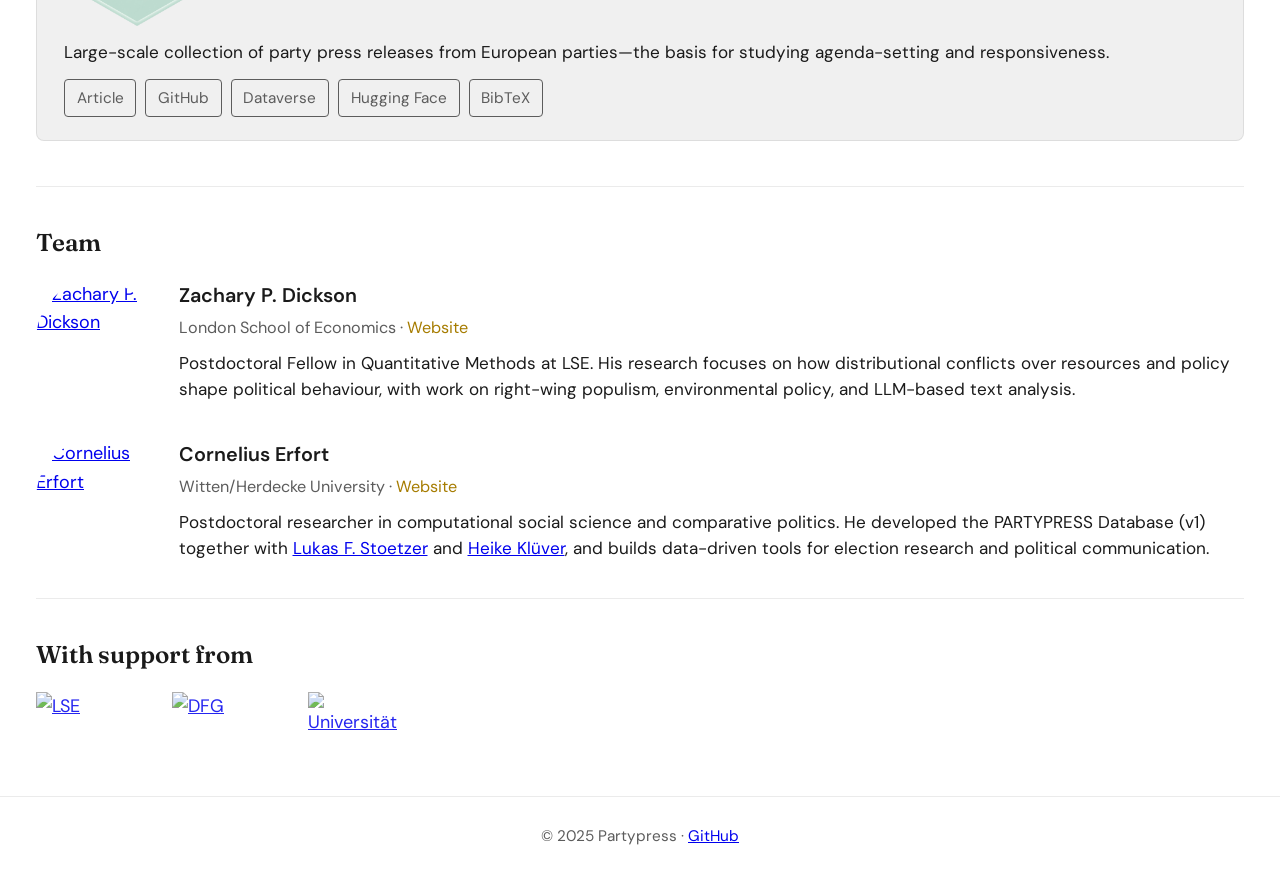
==== commit 5d51095a: "Remove the logo from the menu bar. Co-authored-by: Cursor <cursoragent@cursor.com>" ====
--- a/index.html
+++ b/index.html
@@ -16,9 +16,6 @@
 <body>
   <header class="site-header">
     <a href="/" class="logo">
-      <span class="logo-img-frame" aria-hidden="true">
-        <img src="img/partypress.png" alt="" class="logo-img" decoding="async">
-      </span>
       <span>partypress<span class="tld">.org</span></span>
     </a>
     <nav class="header-nav" aria-label="Main">
--- a/styles.css
+++ b/styles.css
@@ -110,24 +110,6 @@
 .logo:focus {
   text-decoration: none;
   color: var(--text);
-}
-/* Header: logo ~20% smaller than prior max (116px → ~93px); width fits image */
-.logo-img-frame {
-  flex-shrink: 0;
-  display: flex;
-  align-items: center;
-  height: clamp(calc(58px * 0.8), calc(20vw * 0.8), calc(116px * 0.8));
-  width: fit-content;
-  overflow: hidden;
-}
-
-.logo-img-frame .logo-img {
-  display: block;
-  height: clamp(calc(58px * 0.8), calc(20vw * 0.8), calc(116px * 0.8));
-  width: auto;
-  margin: 0;
-  object-fit: contain;
-  object-position: left center;
 }
 .logo .tld {
   color: var(--muted);
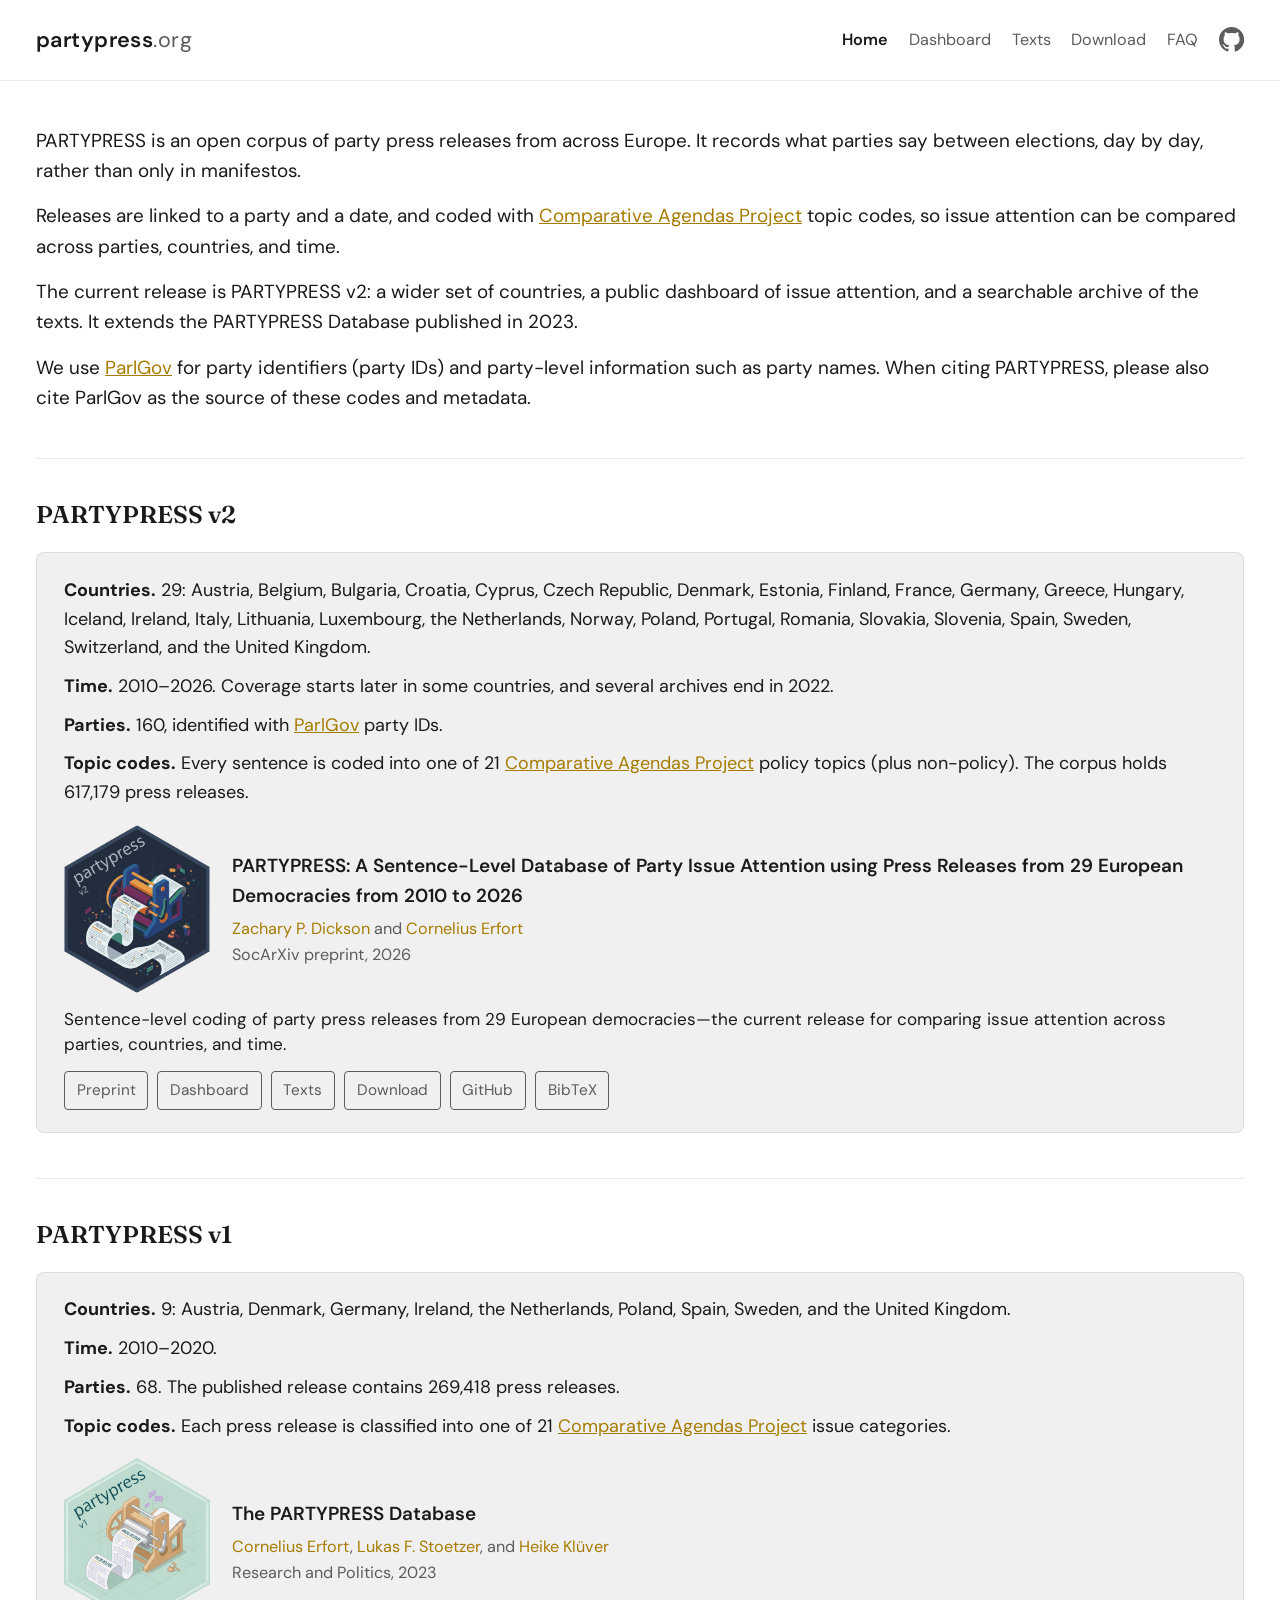
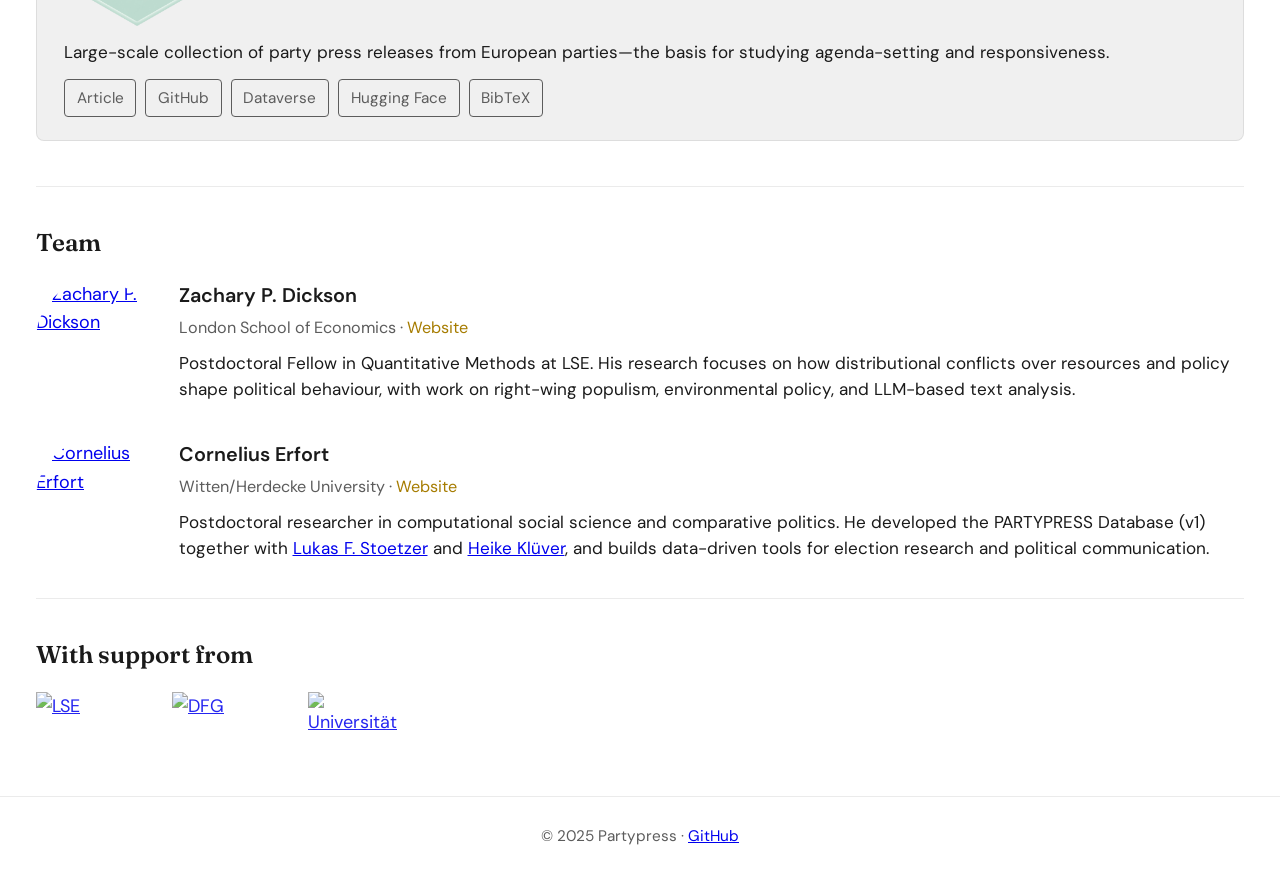
==== commit 415c0eea: "Cite the SocArXiv preprint now that it has a DOI. Co-authored-by: Cursor <cursoragent@cursor.com>" ====
--- a/index.html
+++ b/index.html
@@ -54,13 +54,14 @@
             </span>
           </p>
           <div class="paper-card-meta">
-            <h3 class="paper-title">PARTYPRESS: A Sentence-Level Database of Party Issue Attention using Press Releases from 29 European Democracies from 2010 to 2026</h3>
+            <h3 class="paper-title"><a href="https://doi.org/10.31235/osf.io/amg9p_v1">PARTYPRESS: A Sentence-Level Database of Party Issue Attention using Press Releases from 29 European Democracies from 2010 to 2026</a></h3>
             <p class="paper-authors"><a href="https://z-dickson.github.io/">Zachary P. Dickson</a> and <a href="https://corneliuserfort.de/">Cornelius Erfort</a></p>
-            <p class="paper-venue">Working Paper, 2026</p>
+            <p class="paper-venue">SocArXiv preprint, 2026</p>
           </div>
         </div>
         <p class="paper-desc">Sentence-level coding of party press releases from 29 European democracies—the current release for comparing issue attention across parties, countries, and time.</p>
         <div class="paper-links">
+          <a class="paper-link-btn" href="https://doi.org/10.31235/osf.io/amg9p_v1" target="_blank" rel="noopener">Preprint</a>
           <a class="paper-link-btn" href="/dashboard/">Dashboard</a>
           <a class="paper-link-btn" href="/search/">Texts</a>
           <a class="paper-link-btn" href="/download/">Download</a>
@@ -68,11 +69,13 @@
           <div class="bibtex-wrap">
             <button type="button" class="bibtex-toggle" aria-expanded="false" data-bibtex="dickson_erfort_2026">BibTeX</button>
             <div id="bibtex-dickson_erfort_2026" class="bibtex-block" hidden>
-              <pre class="bibtex-code">@unpublished{dickson_erfort_2026,
+              <pre class="bibtex-code">@misc{dickson_erfort_2026,
   author = {Dickson, Zachary P. and Erfort, Cornelius},
   title = {{PARTYPRESS}: A Sentence-Level Database of Party Issue Attention using Press Releases from 29 {European} Democracies from 2010 to 2026},
   year = {2026},
-  note = {Working paper}
+  publisher = {SocArXiv},
+  doi = {10.31235/osf.io/amg9p_v1},
+  url = {https://doi.org/10.31235/osf.io/amg9p_v1}
 }</pre>
               <button type="button" class="bibtex-copy">Copy</button>
             </div>
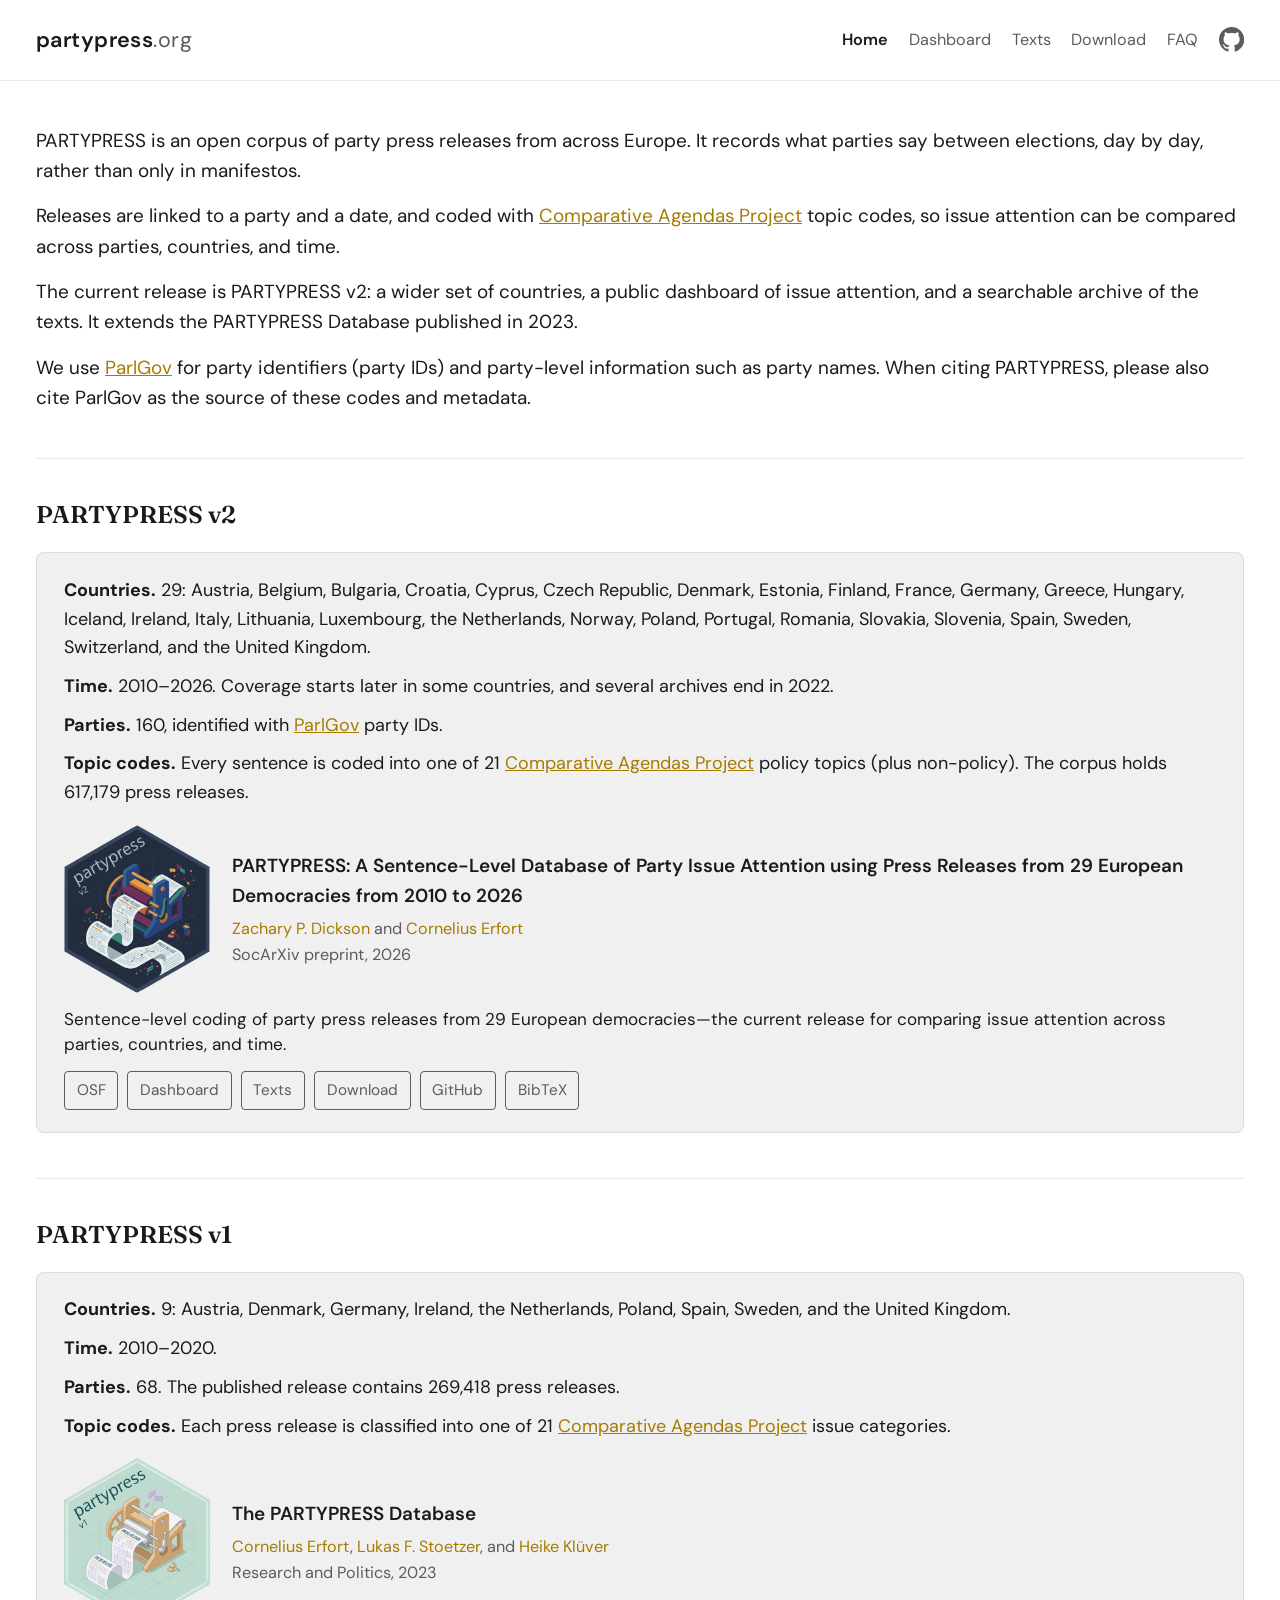
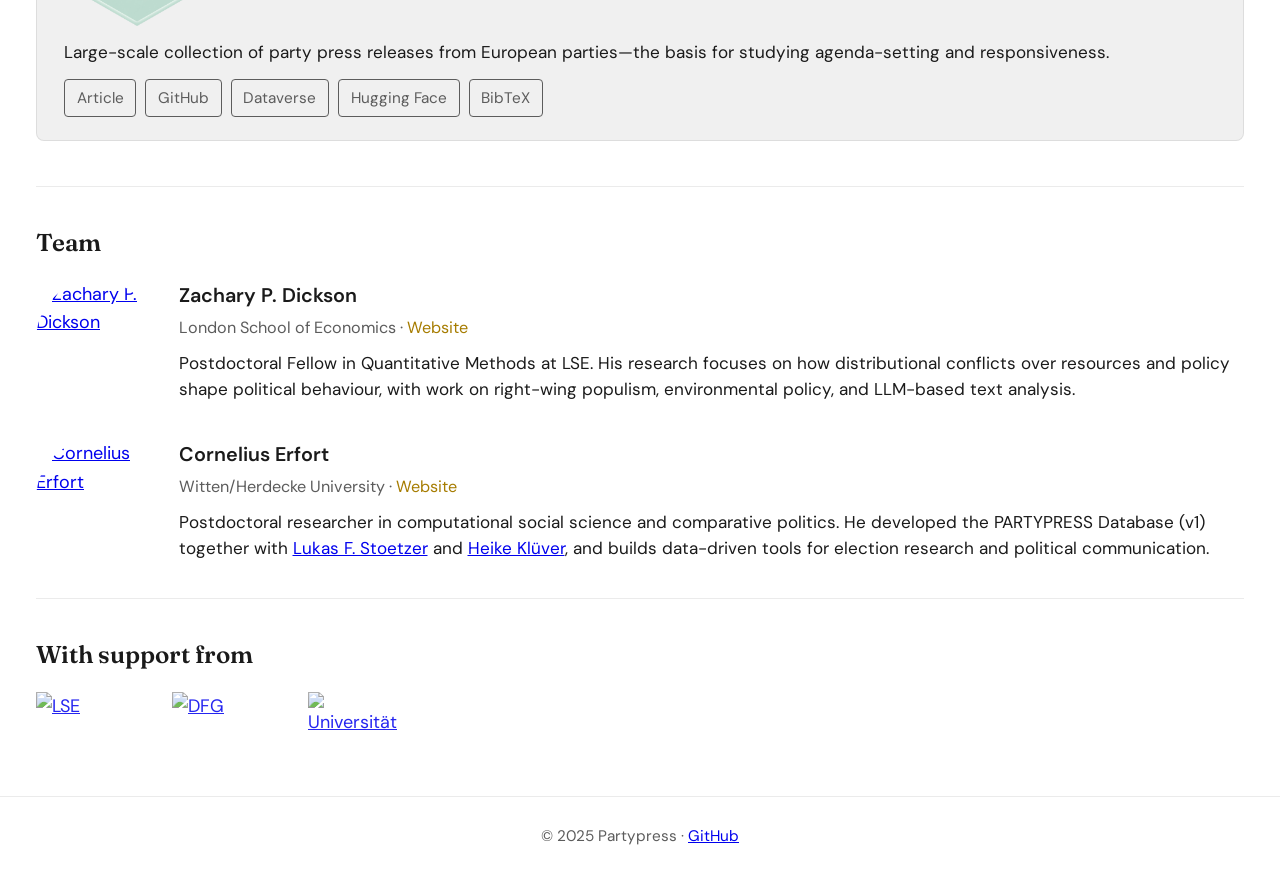
==== commit f2d78f1c: "Link the v2 paper on the homepage directly to OSF. Co-authored-by: Cursor <cursoragent@cursor.com>" ====
--- a/index.html
+++ b/index.html
@@ -54,14 +54,14 @@
             </span>
           </p>
           <div class="paper-card-meta">
-            <h3 class="paper-title"><a href="https://doi.org/10.31235/osf.io/amg9p_v1">PARTYPRESS: A Sentence-Level Database of Party Issue Attention using Press Releases from 29 European Democracies from 2010 to 2026</a></h3>
+            <h3 class="paper-title"><a href="https://osf.io/amg9p_v1" target="_blank" rel="noopener">PARTYPRESS: A Sentence-Level Database of Party Issue Attention using Press Releases from 29 European Democracies from 2010 to 2026</a></h3>
             <p class="paper-authors"><a href="https://z-dickson.github.io/">Zachary P. Dickson</a> and <a href="https://corneliuserfort.de/">Cornelius Erfort</a></p>
             <p class="paper-venue">SocArXiv preprint, 2026</p>
           </div>
         </div>
         <p class="paper-desc">Sentence-level coding of party press releases from 29 European democracies—the current release for comparing issue attention across parties, countries, and time.</p>
         <div class="paper-links">
-          <a class="paper-link-btn" href="https://doi.org/10.31235/osf.io/amg9p_v1" target="_blank" rel="noopener">Preprint</a>
+          <a class="paper-link-btn" href="https://osf.io/amg9p_v1" target="_blank" rel="noopener">OSF</a>
           <a class="paper-link-btn" href="/dashboard/">Dashboard</a>
           <a class="paper-link-btn" href="/search/">Texts</a>
           <a class="paper-link-btn" href="/download/">Download</a>
